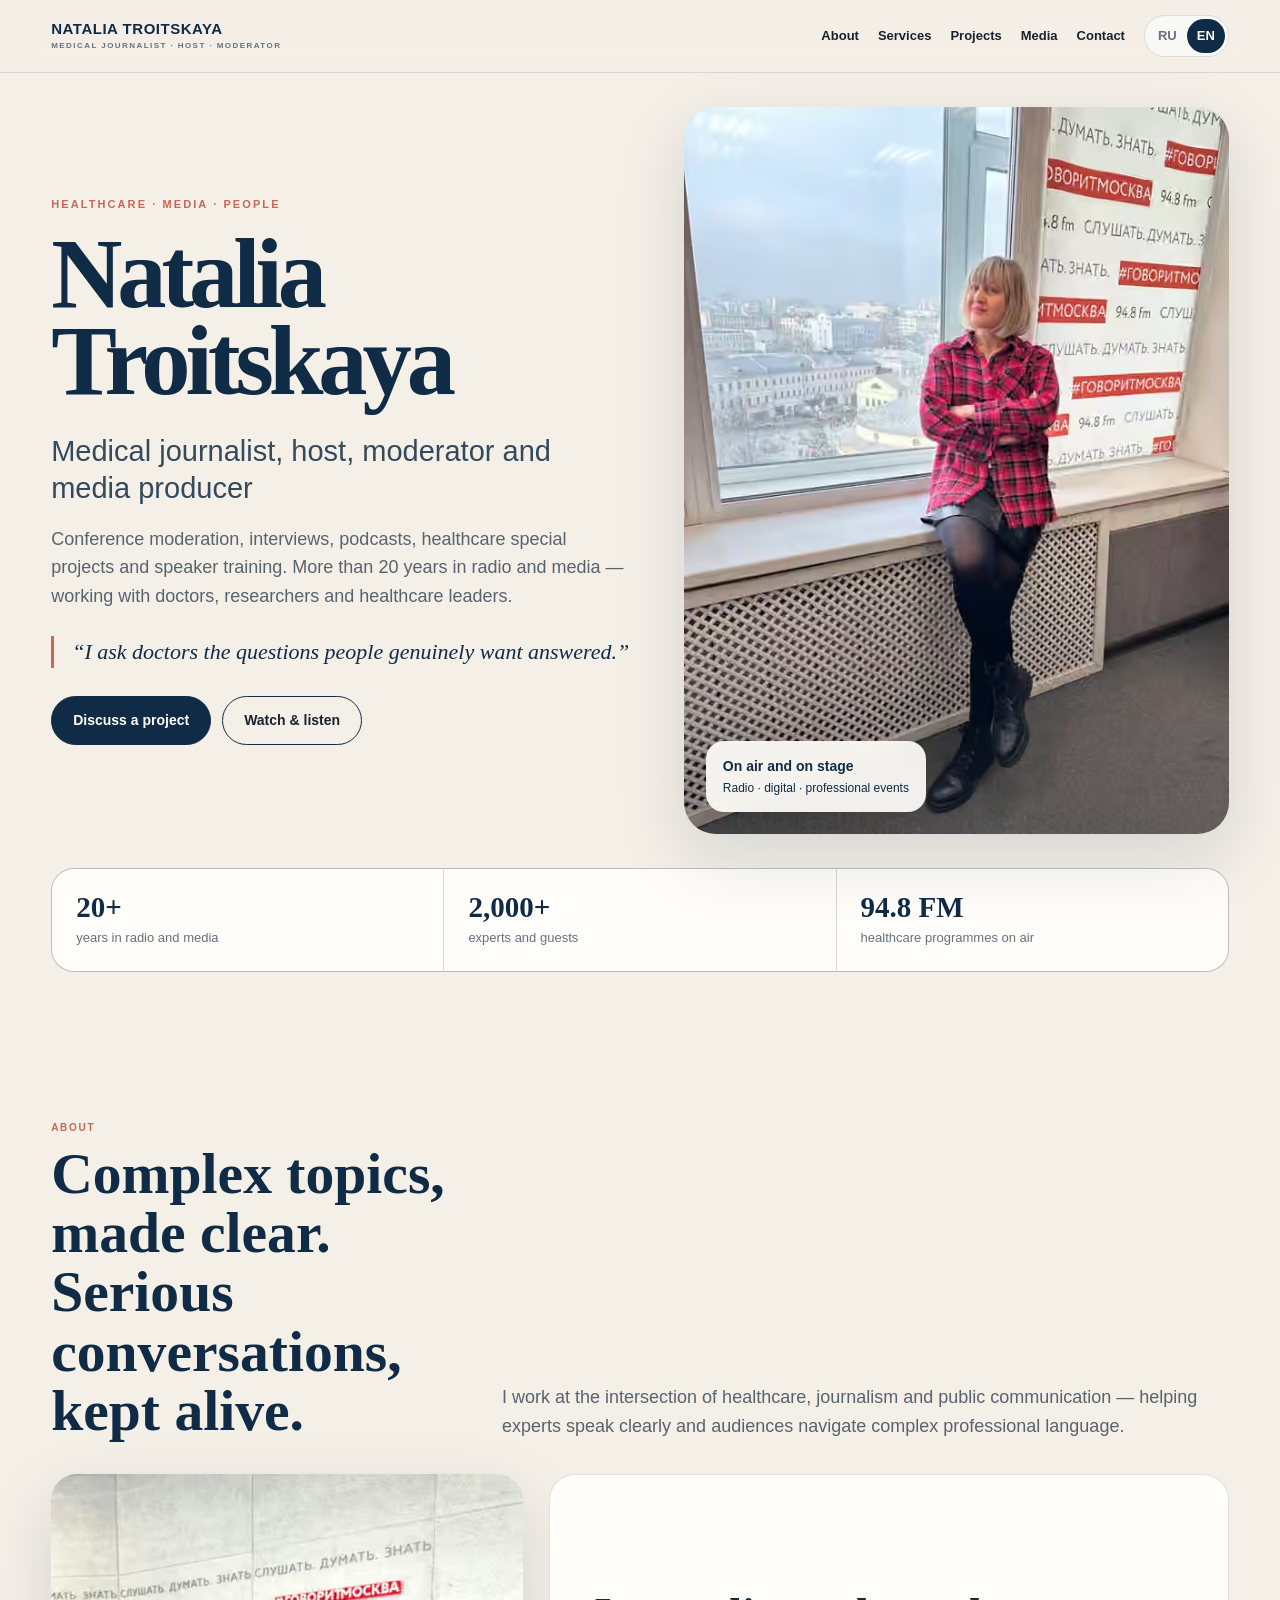
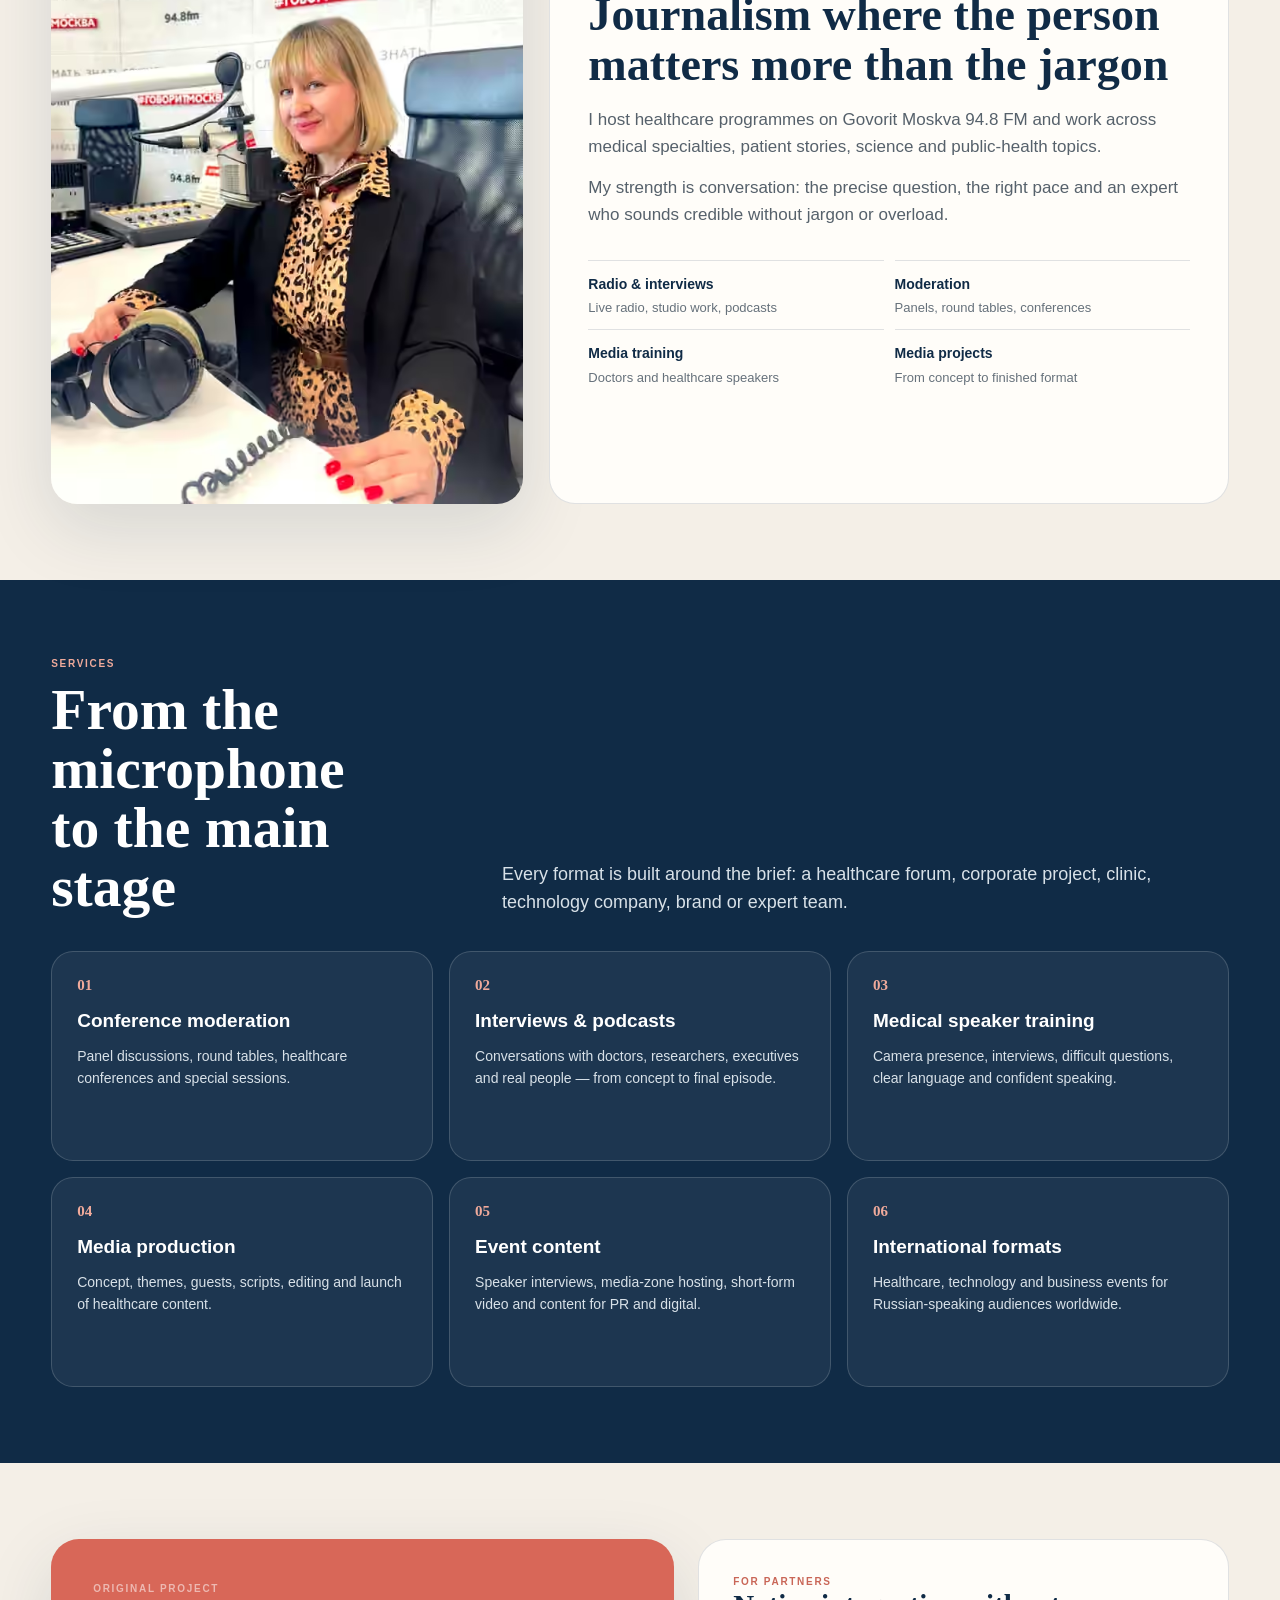
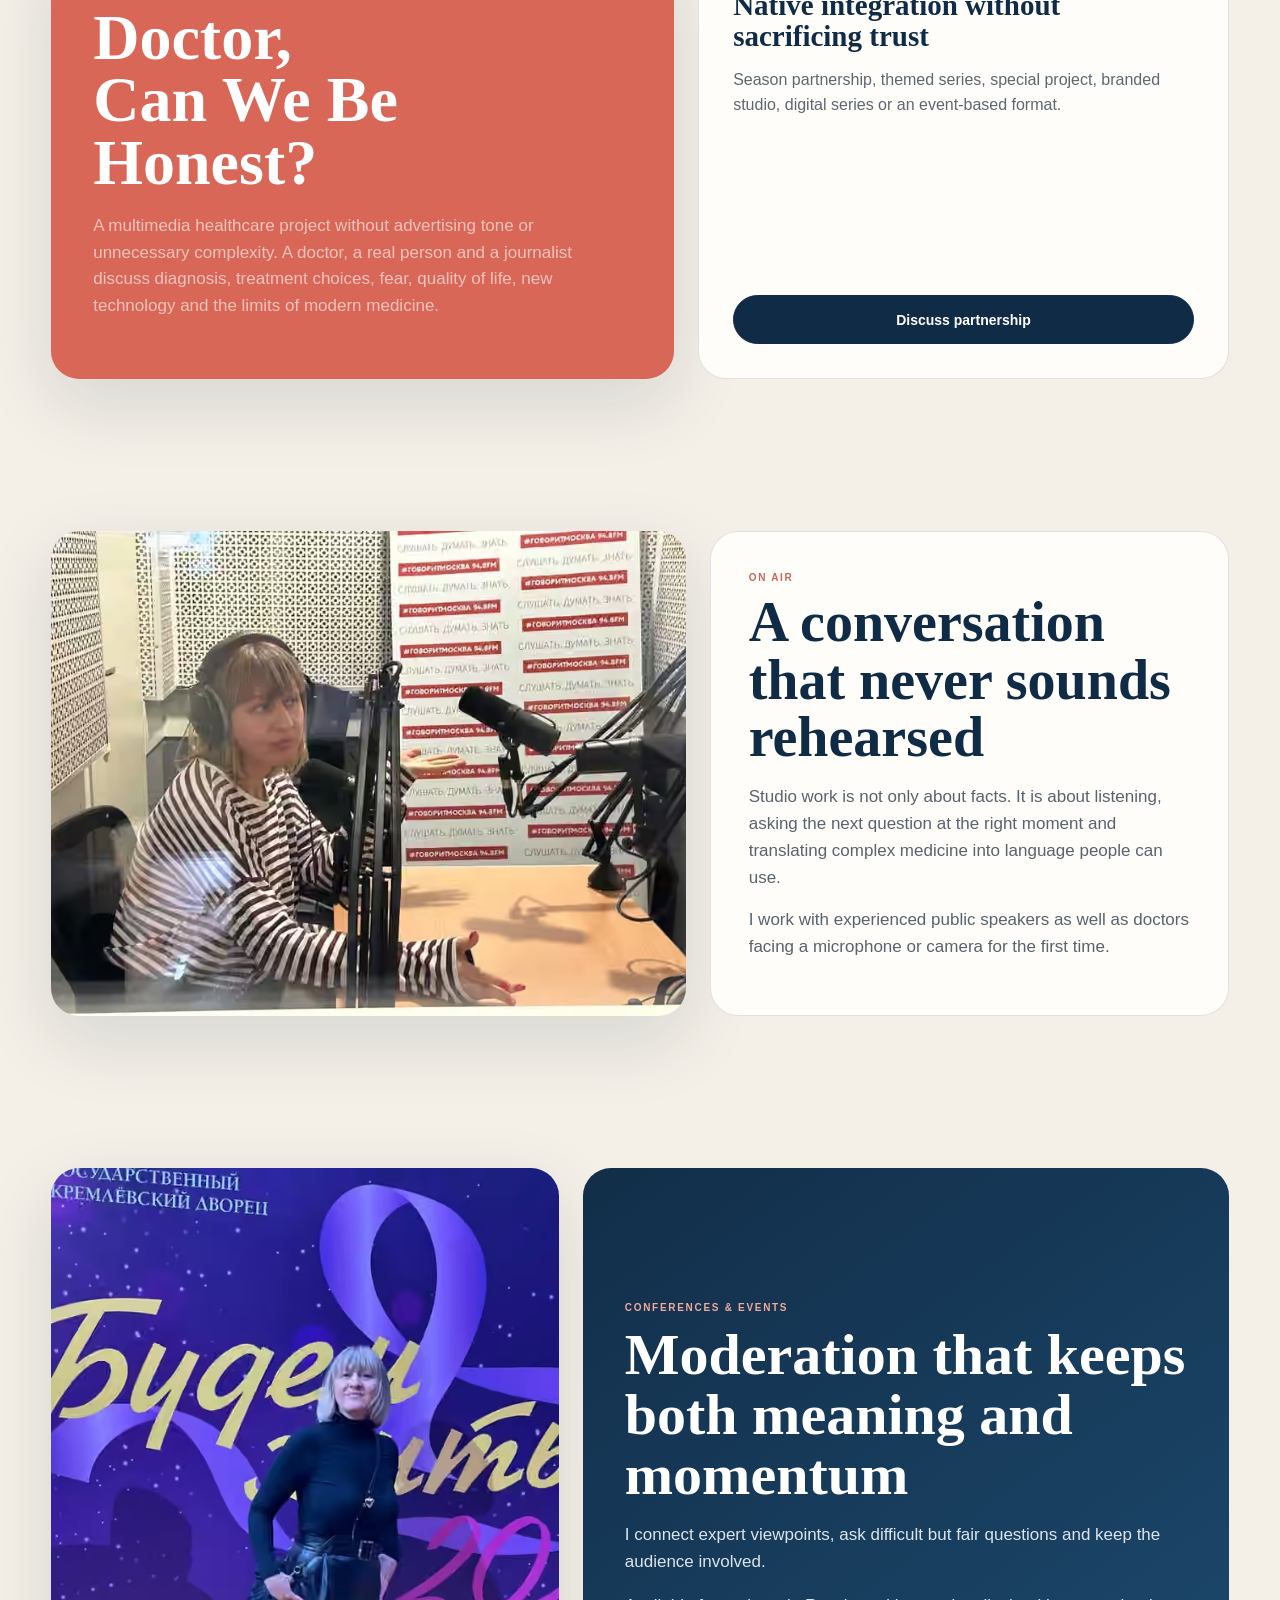
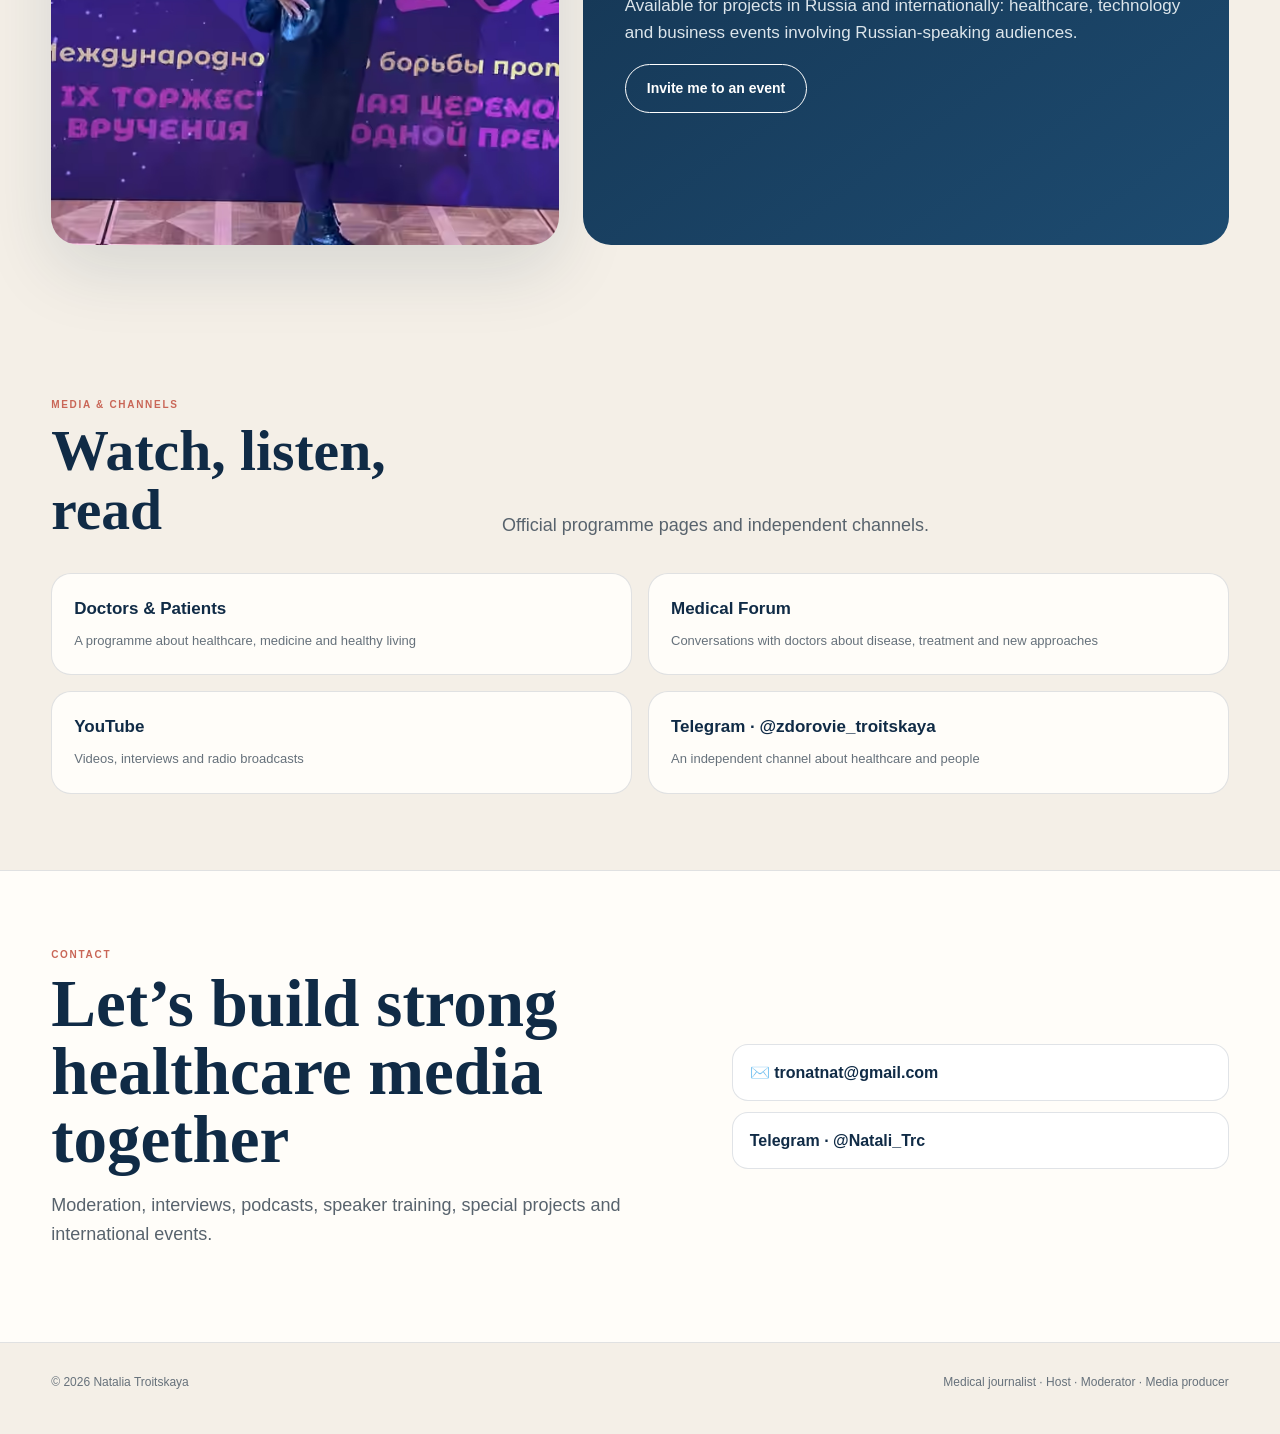
==== en/index.html @ 06e6a97f "Create index.html" ====
<!doctype html><html lang="en"><head>
<meta charset="utf-8"><meta name="viewport" content="width=device-width,initial-scale=1"><meta name="theme-color" content="#102b46">
<title>Natalia Troitskaya — Medical Journalist, Host & Moderator</title><meta name="description" content="Natalia Troitskaya is a medical journalist, host, moderator and media producer. Conference moderation, interviews, podcasts, healthcare special projects and speaker training.">
<link rel="canonical" href="https://natalia-troitskaya.com/en/"><link rel="alternate" hreflang="ru" href="https://natalia-troitskaya.com/"><link rel="alternate" hreflang="en" href="https://natalia-troitskaya.com/en/"><link rel="alternate" hreflang="x-default" href="https://natalia-troitskaya.com/"><link rel="icon" href="/favicon.svg" type="image/svg+xml"><link rel="stylesheet" href="/styles.css">
<meta property="og:type" content="website"><meta property="og:locale" content="en_US"><meta property="og:url" content="https://natalia-troitskaya.com/en/"><meta property="og:site_name" content="Natalia Troitskaya"><meta property="og:title" content="Natalia Troitskaya — Medical Journalist & Moderator"><meta property="og:description" content="Conference moderation, interviews, podcasts, healthcare special projects and speaker training."><meta property="og:image" content="https://natalia-troitskaya.com/assets/hero.avif"><meta name="twitter:card" content="summary_large_image"><meta name="twitter:title" content="Natalia Troitskaya — Medical Journalist & Moderator"><meta name="twitter:description" content="Healthcare. Media. People."><meta name="twitter:image" content="https://natalia-troitskaya.com/assets/hero.avif">
<script type="application/ld+json">{"@context":"https://schema.org","@type":"Person","name":"Natalia Troitskaya","url":"https://natalia-troitskaya.com/en/","jobTitle":"Medical journalist, host, moderator and media producer","email":"tronatnat@gmail.com","sameAs":["https://t.me/zdorovie_troitskaya","https://t.me/Natali_Trc"]}</script>
</head><body id="top"><a class="skip" href="#main">Skip to content</a><header class="top"><div class="wrap nav"><a class="brand" href="#top">NATALIA TROITSKAYA<small>MEDICAL JOURNALIST · HOST · MODERATOR</small></a><button class="menu-toggle" aria-controls="site-nav" aria-expanded="false" aria-label="Open menu">☰</button><nav class="links" id="site-nav"><a href="#about">About</a><a href="#work">Services</a><a href="#project">Projects</a><a href="#media">Media</a><a href="#contact">Contact</a><div class="lang"><a href="/" lang="ru">RU</a><a class="active" href="/en/" lang="en" aria-current="page">EN</a></div></nav></div></header>
<main id="main"><section class="hero"><div class="wrap"><div class="hero-grid"><div class="hero-copy"><div class="eyebrow">HEALTHCARE · MEDIA · PEOPLE</div><h1>Natalia<br>Troitskaya</h1><div class="hero-role">Medical journalist, host, moderator and media producer</div><p class="lede">Conference moderation, interviews, podcasts, healthcare special projects and speaker training. More than 20 years in radio and media — working with doctors, researchers and healthcare leaders.</p><div class="quote">“I ask doctors the questions people genuinely want answered.”</div><div class="actions"><a class="btn primary" href="mailto:tronatnat@gmail.com?subject=Collaboration">Discuss a project</a><a class="btn" href="#media">Watch & listen</a></div></div><div class="hero-photo"><picture><source srcset="/assets/hero.avif" type="image/avif"><img src="/assets/hero.webp" width="600" height="800" alt="Natalia Troitskaya at the Govorit Moskva radio studio" fetchpriority="high"></picture><div class="photo-tag"><strong>On air and on stage</strong><span>Radio · digital · professional events</span></div></div></div><div class="stats"><div class="stat"><b>20+</b><span>years in radio and media</span></div><div class="stat"><b>2,000+</b><span>experts and guests</span></div><div class="stat"><b>94.8 FM</b><span>healthcare programmes on air</span></div></div></div></section>
<section id="about"><div class="wrap"><div class="section-head"><div><div class="kicker">ABOUT</div><h2>Complex topics, made clear.<br>Serious conversations, kept alive.</h2></div><p>I work at the intersection of healthcare, journalism and public communication — helping experts speak clearly and audiences navigate complex professional language.</p></div><div class="about-grid"><div class="portrait"><picture><source srcset="/assets/studio.avif" type="image/avif"><img src="/assets/studio.webp" width="600" height="800" alt="Natalia Troitskaya at a radio microphone" loading="lazy"></picture></div><div class="about-card"><h3>Journalism where the person matters more than the jargon</h3><p>I host healthcare programmes on Govorit Moskva 94.8 FM and work across medical specialties, patient stories, science and public-health topics.</p><p>My strength is conversation: the precise question, the right pace and an expert who sounds credible without jargon or overload.</p><div class="mini-points"><div class="mini"><b>Radio & interviews</b><span>Live radio, studio work, podcasts</span></div><div class="mini"><b>Moderation</b><span>Panels, round tables, conferences</span></div><div class="mini"><b>Media training</b><span>Doctors and healthcare speakers</span></div><div class="mini"><b>Media projects</b><span>From concept to finished format</span></div></div></div></div></div></section>
<section class="services" id="work"><div class="wrap"><div class="section-head"><div><div class="kicker">SERVICES</div><h2>From the microphone<br>to the main stage</h2></div><p>Every format is built around the brief: a healthcare forum, corporate project, clinic, technology company, brand or expert team.</p></div><div class="cards"><article class="card"><div class="num">01</div><h3>Conference moderation</h3><p>Panel discussions, round tables, healthcare conferences and special sessions.</p></article><article class="card"><div class="num">02</div><h3>Interviews & podcasts</h3><p>Conversations with doctors, researchers, executives and real people — from concept to final episode.</p></article><article class="card"><div class="num">03</div><h3>Medical speaker training</h3><p>Camera presence, interviews, difficult questions, clear language and confident speaking.</p></article><article class="card"><div class="num">04</div><h3>Media production</h3><p>Concept, themes, guests, scripts, editing and launch of healthcare content.</p></article><article class="card"><div class="num">05</div><h3>Event content</h3><p>Speaker interviews, media-zone hosting, short-form video and content for PR and digital.</p></article><article class="card"><div class="num">06</div><h3>International formats</h3><p>Healthcare, technology and business events for Russian-speaking audiences worldwide.</p></article></div></div></section>
<section id="project"><div class="wrap"><div class="project"><div class="project-main"><div class="kicker" style="color:#fff8">ORIGINAL PROJECT</div><h2>Doctor,<br>Can We Be Honest?</h2><p>A multimedia healthcare project without advertising tone or unnecessary complexity. A doctor, a real person and a journalist discuss diagnosis, treatment choices, fear, quality of life, new technology and the limits of modern medicine.</p></div><div class="project-side"><div><div class="kicker">FOR PARTNERS</div><h3>Native integration without sacrificing trust</h3><p>Season partnership, themed series, special project, branded studio, digital series or an event-based format.</p></div><a class="btn primary" href="mailto:tronatnat@gmail.com?subject=Partnership">Discuss partnership</a></div></div></div></section>
<section><div class="wrap"><div class="onair"><div class="onair-photo"><picture><source srcset="/assets/onair.avif" type="image/avif"><img src="/assets/onair.webp" width="800" height="600" alt="Natalia Troitskaya hosting a radio programme" loading="lazy"></picture></div><div class="onair-copy"><div class="kicker">ON AIR</div><h2>A conversation that never sounds rehearsed</h2><p>Studio work is not only about facts. It is about listening, asking the next question at the right moment and translating complex medicine into language people can use.</p><p>I work with experienced public speakers as well as doctors facing a microphone or camera for the first time.</p></div></div></div></section>
<section><div class="wrap"><div class="event"><div class="event-photo"><picture><source srcset="/assets/event.avif" type="image/avif"><img src="/assets/event.webp" width="600" height="800" alt="Natalia Troitskaya at a professional event" loading="lazy"></picture></div><div class="event-copy"><div class="kicker">CONFERENCES & EVENTS</div><h2>Moderation that keeps both meaning and momentum</h2><p>I connect expert viewpoints, ask difficult but fair questions and keep the audience involved.</p><p>Available for projects in Russia and internationally: healthcare, technology and business events involving Russian-speaking audiences.</p><a class="btn" style="border-color:#fff;color:#fff;width:max-content" href="mailto:tronatnat@gmail.com?subject=Event%20invitation">Invite me to an event</a></div></div></div></section>
<section id="media"><div class="wrap"><div class="section-head"><div><div class="kicker">MEDIA & CHANNELS</div><h2>Watch, listen,<br>read</h2></div><p>Official programme pages and independent channels.</p></div><div class="media-grid"><a class="media-link" href="https://govoritmoskva.ru/broadcasts/151/" target="_blank" rel="noopener"><b>Doctors & Patients</b><span>A programme about healthcare, medicine and healthy living</span></a><a class="media-link" href="https://govoritmoskva.ru/broadcasts/266/" target="_blank" rel="noopener"><b>Medical Forum</b><span>Conversations with doctors about disease, treatment and new approaches</span></a><a class="media-link" href="https://www.youtube.com/results?search_query=%D0%93%D0%BE%D0%B2%D0%BE%D1%80%D0%B8%D1%82+%D0%9C%D0%BE%D1%81%D0%BA%D0%B2%D0%B0+%D0%9D%D0%B0%D1%82%D0%B0%D0%BB%D0%B8%D1%8F+%D0%A2%D1%80%D0%BE%D0%B8%D1%86%D0%BA%D0%B0" target="_blank" rel="noopener"><b>YouTube</b><span>Videos, interviews and radio broadcasts</span></a><a class="media-link" href="https://t.me/zdorovie_troitskaya" target="_blank" rel="noopener"><b>Telegram · @zdorovie_troitskaya</b><span>An independent channel about healthcare and people</span></a></div></div></section>
<section class="contact" id="contact"><div class="wrap contact-grid"><div><div class="kicker">CONTACT</div><h2>Let’s build strong healthcare media together</h2><p>Moderation, interviews, podcasts, speaker training, special projects and international events.</p></div><div class="contact-list"><a href="mailto:tronatnat@gmail.com?subject=Collaboration">✉️ tronatnat@gmail.com</a><a href="https://t.me/Natali_Trc" target="_blank" rel="noopener">Telegram · @Natali_Trc</a></div></div></section></main><footer><div class="wrap foot"><span>© 2026 Natalia Troitskaya</span><span>Medical journalist · Host · Moderator · Media producer</span></div></footer>
<script>const b=document.querySelector('.menu-toggle'),n=document.querySelector('.links');b.addEventListener('click',()=>{const o=n.classList.toggle('open');b.setAttribute('aria-expanded',o);b.textContent=o?'×':'☰'});n.querySelectorAll('a').forEach(a=>a.addEventListener('click',()=>{n.classList.remove('open');b.setAttribute('aria-expanded','false');b.textContent='☰'}));</script></body></html>
---- styles.css ----
:root{--navy:#102b46;--navy2:#173d5e;--cream:#f4efe7;--paper:#fffdf9;--coral:#c96657;--ink:#18222d;--muted:#66717b;--line:rgba(16,43,70,.13);--shadow:0 24px 70px rgba(16,43,70,.13)}
*{box-sizing:border-box}html{scroll-behavior:smooth}body{margin:0;background:var(--cream);color:var(--ink);font-family:-apple-system,BlinkMacSystemFont,"Segoe UI",Roboto,Arial,sans-serif;line-height:1.58}img{max-width:100%;display:block}a{color:inherit}.wrap{width:min(1180px,92vw);margin:auto}.serif{font-family:Georgia,"Times New Roman",serif}.skip{position:absolute;left:-999px;top:8px;z-index:100;background:var(--paper);padding:8px 12px;border-radius:8px}.skip:focus{left:8px}
.top{position:sticky;top:0;z-index:50;background:rgba(244,239,231,.94);backdrop-filter:blur(15px);border-bottom:1px solid var(--line)}.nav{height:72px;display:flex;align-items:center;justify-content:space-between;gap:18px}.brand{text-decoration:none;color:var(--navy);font-weight:900;letter-spacing:.035em;font-size:15px;line-height:1.05}.brand small{display:block;margin-top:5px;font-size:8px;letter-spacing:.18em;color:var(--muted);font-weight:750}.links{display:flex;align-items:center;gap:19px;font-size:13px;font-weight:700}.links>a{text-decoration:none}.links>a:hover,.links>a:focus{color:var(--coral)}.lang{display:flex;border:1px solid var(--line);border-radius:99px;padding:3px;background:#fff8}.lang a{text-decoration:none;padding:7px 10px;border-radius:99px;font-weight:900;color:var(--muted)}.lang a.active{background:var(--navy);color:#fff}.menu-toggle{display:none;border:1px solid var(--line);background:var(--paper);color:var(--navy);width:42px;height:42px;border-radius:50%;font:700 20px/1 sans-serif;cursor:pointer}
.hero{padding:34px 0 72px;overflow:hidden}.hero-grid{display:grid;grid-template-columns:1.03fr .97fr;gap:54px;align-items:center}.hero-copy{padding:42px 0}.eyebrow,.kicker{text-transform:uppercase;letter-spacing:.17em;font-size:10px;font-weight:900;color:var(--coral)}.eyebrow{font-size:11px;letter-spacing:.19em;margin-bottom:18px}.hero h1{font:700 clamp(54px,7.7vw,104px)/.88 Georgia,"Times New Roman",serif;letter-spacing:-.052em;color:var(--navy);margin:0}.hero-role{font-size:clamp(20px,2.3vw,29px);line-height:1.28;color:#334a5d;margin:28px 0 18px;max-width:720px}.lede{font-size:18px;color:#58636d;max-width:680px;margin:0}.quote{font:italic 22px/1.42 Georgia,"Times New Roman",serif;color:var(--navy);border-left:3px solid var(--coral);padding-left:18px;margin:26px 0 28px;max-width:650px}.actions{display:flex;gap:11px;flex-wrap:wrap}.btn{display:inline-flex;align-items:center;justify-content:center;min-height:49px;padding:0 21px;border:1px solid var(--navy);border-radius:99px;text-decoration:none;font-size:14px;font-weight:850;transition:.18s ease}.btn.primary{background:var(--navy);color:#fff}.btn:hover,.btn:focus{transform:translateY(-2px);box-shadow:0 10px 28px rgba(16,43,70,.13)}
.hero-photo{position:relative;border-radius:32px;overflow:hidden;box-shadow:var(--shadow);min-height:650px;background:#ddd}.hero-photo img{width:100%;height:100%;min-height:650px;object-fit:cover;object-position:center 40%}.hero-photo:after{content:"";position:absolute;inset:0;background:linear-gradient(180deg,transparent 55%,rgba(8,25,41,.36))}.photo-tag{position:absolute;z-index:2;left:22px;bottom:22px;background:rgba(255,253,249,.93);backdrop-filter:blur(9px);border-radius:18px;padding:14px 17px;color:var(--navy);font-size:12px;box-shadow:0 12px 35px rgba(0,0,0,.13)}.photo-tag strong{display:block;font-size:14px;margin-bottom:2px}.stats{display:grid;grid-template-columns:repeat(3,1fr);gap:1px;background:var(--line);border:1px solid var(--line);border-radius:23px;overflow:hidden;margin-top:34px}.stat{background:var(--paper);padding:22px 24px}.stat b{display:block;color:var(--navy);font:700 29px Georgia,serif}.stat span{font-size:13px;color:var(--muted)}
section{padding:76px 0}.section-head{display:grid;grid-template-columns:.72fr 1.28fr;gap:42px;align-items:end;margin-bottom:34px}.section-head h2{font:700 clamp(34px,4.5vw,58px)/1.03 Georgia,serif;color:var(--navy);margin:8px 0 0}.section-head p{margin:0;color:#58636d;font-size:18px;max-width:760px}.about-grid{display:grid;grid-template-columns:.82fr 1.18fr;gap:26px;align-items:stretch}.portrait{border-radius:26px;overflow:hidden;min-height:540px;box-shadow:var(--shadow)}.portrait img{height:100%;width:100%;object-fit:cover;object-position:center 42%}.about-card{background:var(--paper);border:1px solid var(--line);border-radius:26px;padding:38px;display:flex;flex-direction:column;justify-content:center}.about-card h3{font:700 clamp(30px,3.6vw,48px)/1.08 Georgia,serif;color:var(--navy);margin:0 0 18px}.about-card p{font-size:17px;color:#56616b;margin:0 0 14px}.mini-points{display:grid;grid-template-columns:1fr 1fr;gap:11px;margin-top:17px}.mini{border-top:1px solid var(--line);padding-top:12px;font-size:13px;color:var(--muted)}.mini b{display:block;color:var(--navy);font-size:14px;margin-bottom:3px}
.services{background:var(--navy);color:#fff}.services .kicker{color:#f0aa9b}.services .section-head h2{color:#fff}.services .section-head p{color:#d8e1e8}.cards{display:grid;grid-template-columns:repeat(3,1fr);gap:16px}.card{border:1px solid rgba(255,255,255,.16);border-radius:22px;padding:25px;background:rgba(255,255,255,.055);min-height:210px}.card .num{font:700 15px Georgia,serif;color:#f0aa9b}.card h3{margin:12px 0 9px;font-size:19px}.card p{margin:0;color:#d8e1e8;font-size:14px}.project{display:grid;grid-template-columns:1.08fr .92fr;gap:24px;align-items:stretch}.project-main{background:#d86758;color:#fff;border-radius:28px;padding:42px;box-shadow:var(--shadow)}.project-main h2{font:700 clamp(38px,5vw,65px)/.98 Georgia,serif;margin:10px 0 18px}.project-main p{font-size:17px;color:#fff9}.project-side{background:var(--paper);border:1px solid var(--line);border-radius:28px;padding:34px;display:flex;flex-direction:column;justify-content:space-between}.project-side h3{font:700 29px/1.08 Georgia,serif;color:var(--navy);margin:0 0 15px}.project-side p{color:#5d6770;margin:0 0 18px}.onair{display:grid;grid-template-columns:1.1fr .9fr;gap:24px;align-items:stretch}.onair-photo{border-radius:28px;overflow:hidden;box-shadow:var(--shadow);min-height:460px}.onair-photo img{width:100%;height:100%;object-fit:cover;object-position:center}.onair-copy{background:var(--paper);border:1px solid var(--line);border-radius:28px;padding:38px;display:flex;flex-direction:column;justify-content:center}.onair-copy h2{font:700 clamp(34px,4.5vw,56px)/1.03 Georgia,serif;color:var(--navy);margin:8px 0 17px}.onair-copy p{color:#58636d;font-size:17px;margin:0 0 16px}.event{display:grid;grid-template-columns:.88fr 1.12fr;gap:24px;align-items:stretch}.event-photo{border-radius:28px;overflow:hidden;box-shadow:var(--shadow);min-height:560px}.event-photo img{width:100%;height:100%;object-fit:cover;object-position:center 42%}.event-copy{border-radius:28px;padding:42px;background:linear-gradient(145deg,#122e49,#1d4b70);color:#fff;display:flex;flex-direction:column;justify-content:center}.event-copy .kicker{color:#f0aa9b}.event-copy h2{font:700 clamp(35px,4.6vw,58px)/1.03 Georgia,serif;margin:9px 0 18px}.event-copy p{color:#dce5eb;font-size:17px;margin:0 0 17px}.media-grid{display:grid;grid-template-columns:repeat(2,1fr);gap:16px}.media-link{background:var(--paper);border:1px solid var(--line);border-radius:20px;padding:22px;text-decoration:none;transition:.18s ease}.media-link:hover,.media-link:focus{transform:translateY(-2px);box-shadow:var(--shadow)}.media-link b{display:block;color:var(--navy);font-size:17px;margin-bottom:4px}.media-link span{color:var(--muted);font-size:13px}.contact{background:var(--paper);border-top:1px solid var(--line);border-bottom:1px solid var(--line)}.contact-grid{display:grid;grid-template-columns:1.12fr .88fr;gap:48px;align-items:center}.contact h2{font:700 clamp(38px,5.4vw,67px)/1.01 Georgia,serif;color:var(--navy);margin:8px 0 18px}.contact p{font-size:18px;color:#58636d;max-width:700px}.contact-list{display:grid;gap:11px}.contact-list a{background:#fff;border:1px solid var(--line);border-radius:16px;padding:15px 17px;text-decoration:none;color:var(--navy);font-weight:800}.contact-list a:hover,.contact-list a:focus{border-color:var(--coral)}footer{padding:30px 0 42px;color:var(--muted);font-size:12px}.foot{display:flex;justify-content:space-between;gap:18px;flex-wrap:wrap}
@media(max-width:900px){.hero-grid,.section-head,.about-grid,.project,.onair,.event,.contact-grid{grid-template-columns:1fr}.hero{padding-top:18px}.hero-copy{padding:26px 0 0}.hero-photo,.hero-photo img{min-height:520px}.cards{grid-template-columns:1fr 1fr}.section-head{gap:12px}.portrait{min-height:500px}.event-photo{min-height:500px}}
@media(max-width:720px){.nav{height:66px}.menu-toggle{display:block}.links{display:none;position:absolute;left:4vw;right:4vw;top:76px;padding:16px;background:var(--paper);border:1px solid var(--line);border-radius:20px;box-shadow:var(--shadow);align-items:stretch;gap:2px}.links.open{display:flex;flex-direction:column}.links>a{padding:11px 12px;border-radius:10px}.links>a:hover{background:var(--cream)}.lang{margin-top:8px;align-self:flex-start}.brand{font-size:12px}.brand small{font-size:7px}}
@media(max-width:620px){.wrap{width:min(92vw,560px)}.hero h1{font-size:55px}.hero-role{font-size:21px}.lede{font-size:16px}.quote{font-size:19px}.hero-photo,.hero-photo img{min-height:480px}.stats,.cards,.media-grid,.mini-points{grid-template-columns:1fr}.project-main,.project-side,.onair-copy,.event-copy,.about-card{padding:28px}section{padding:60px 0}.photo-tag{left:14px;bottom:14px;right:14px}}
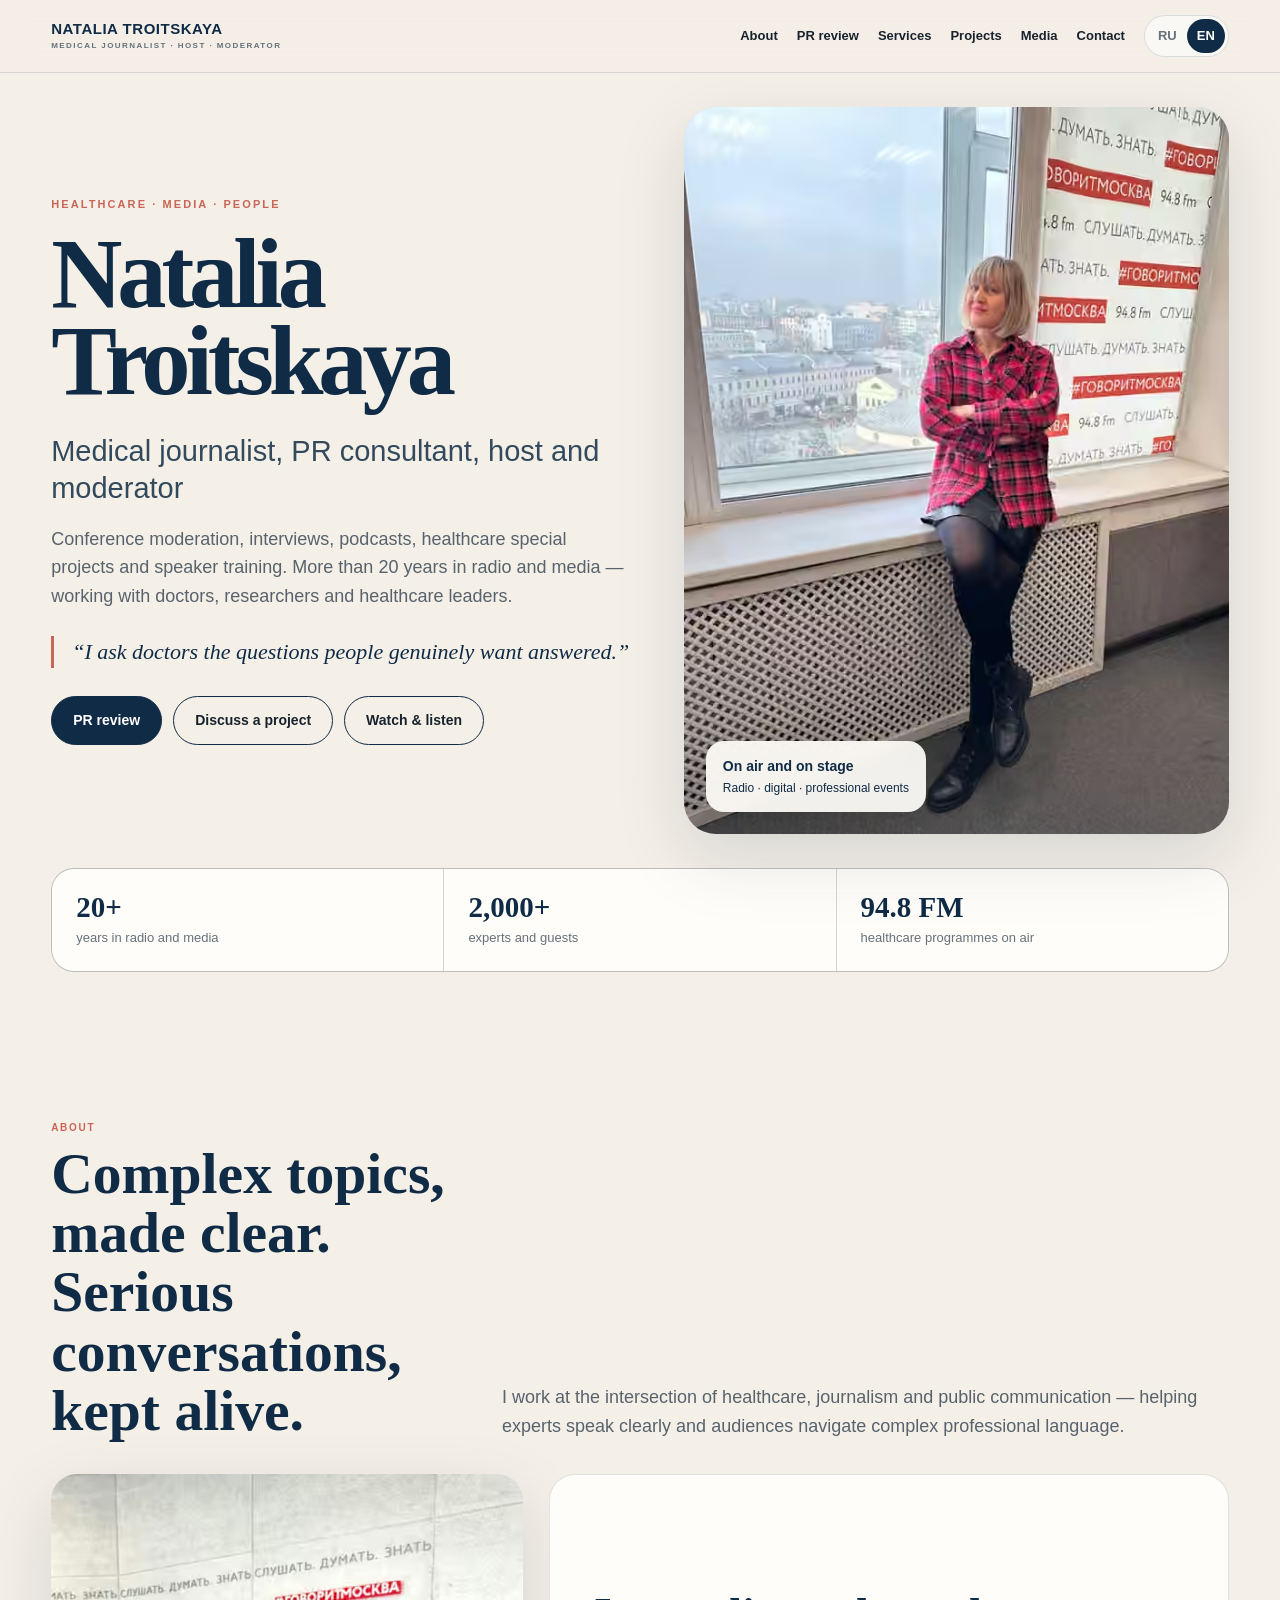
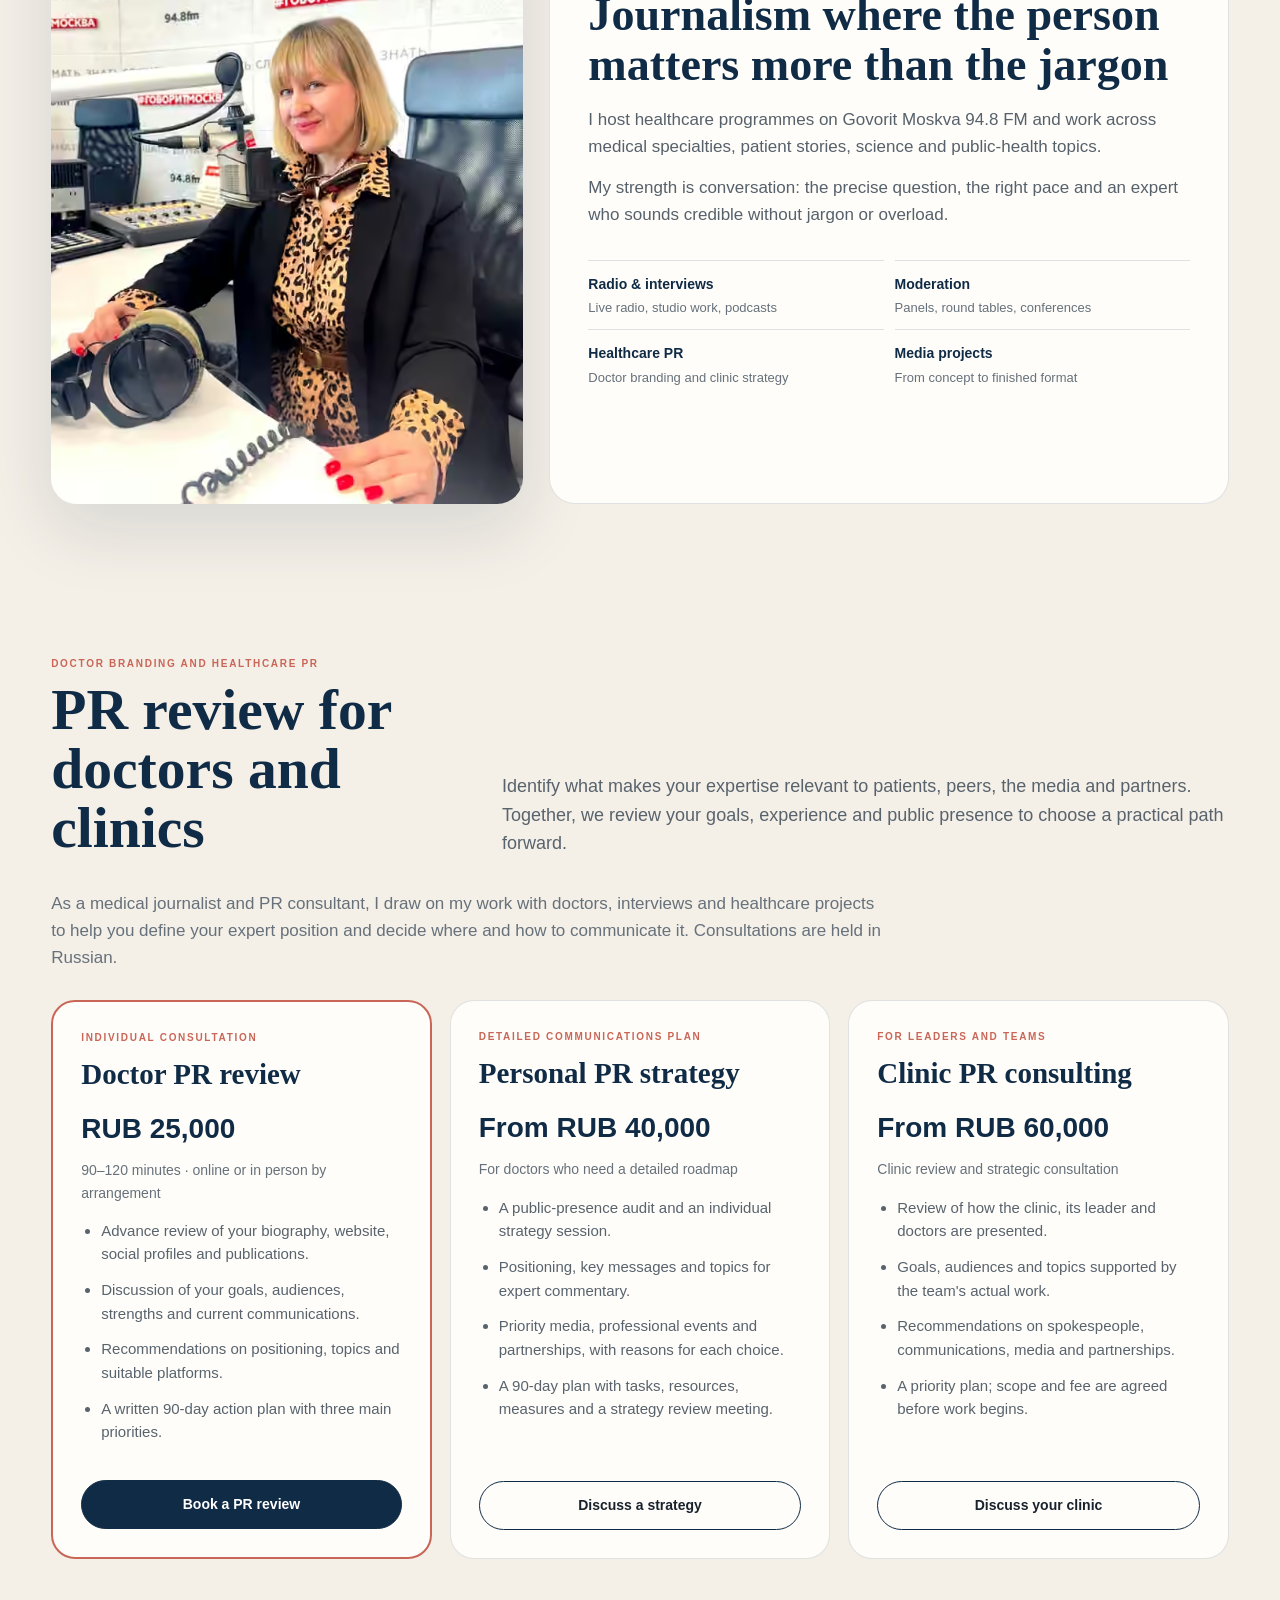
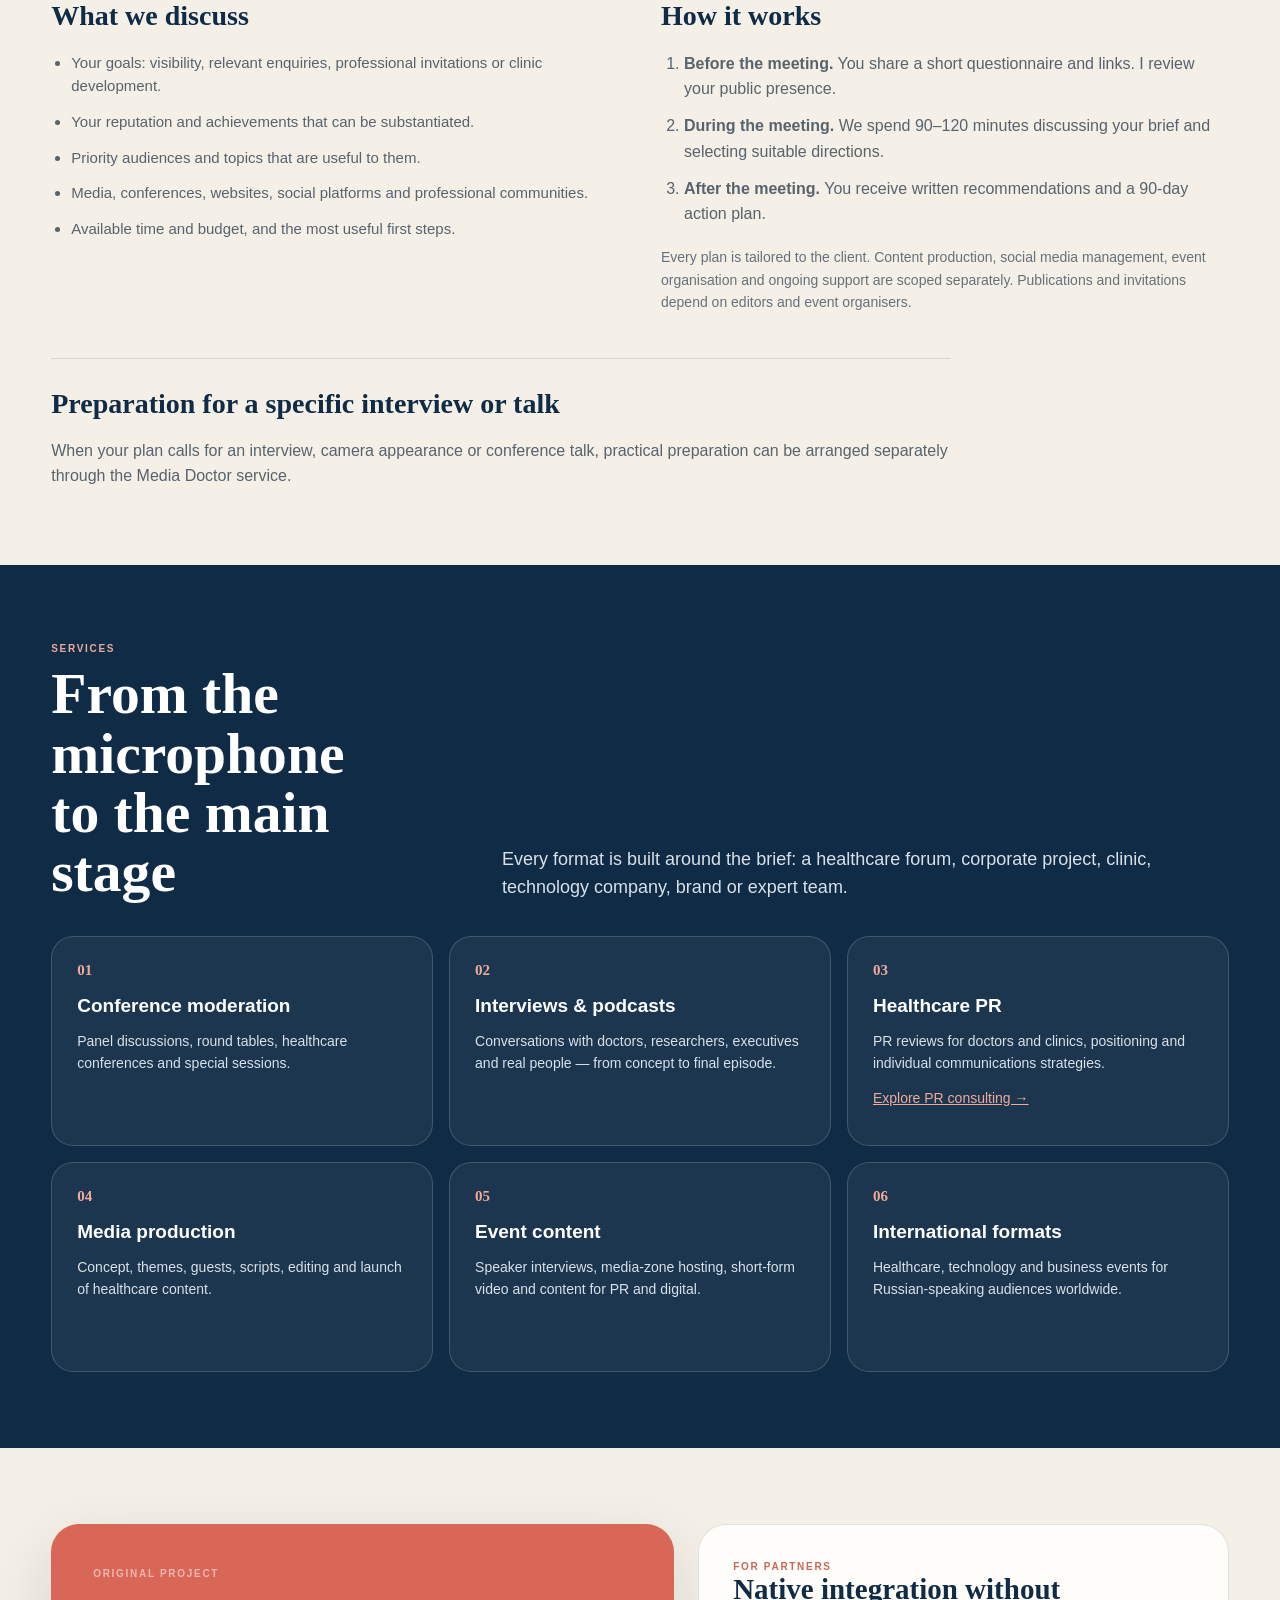
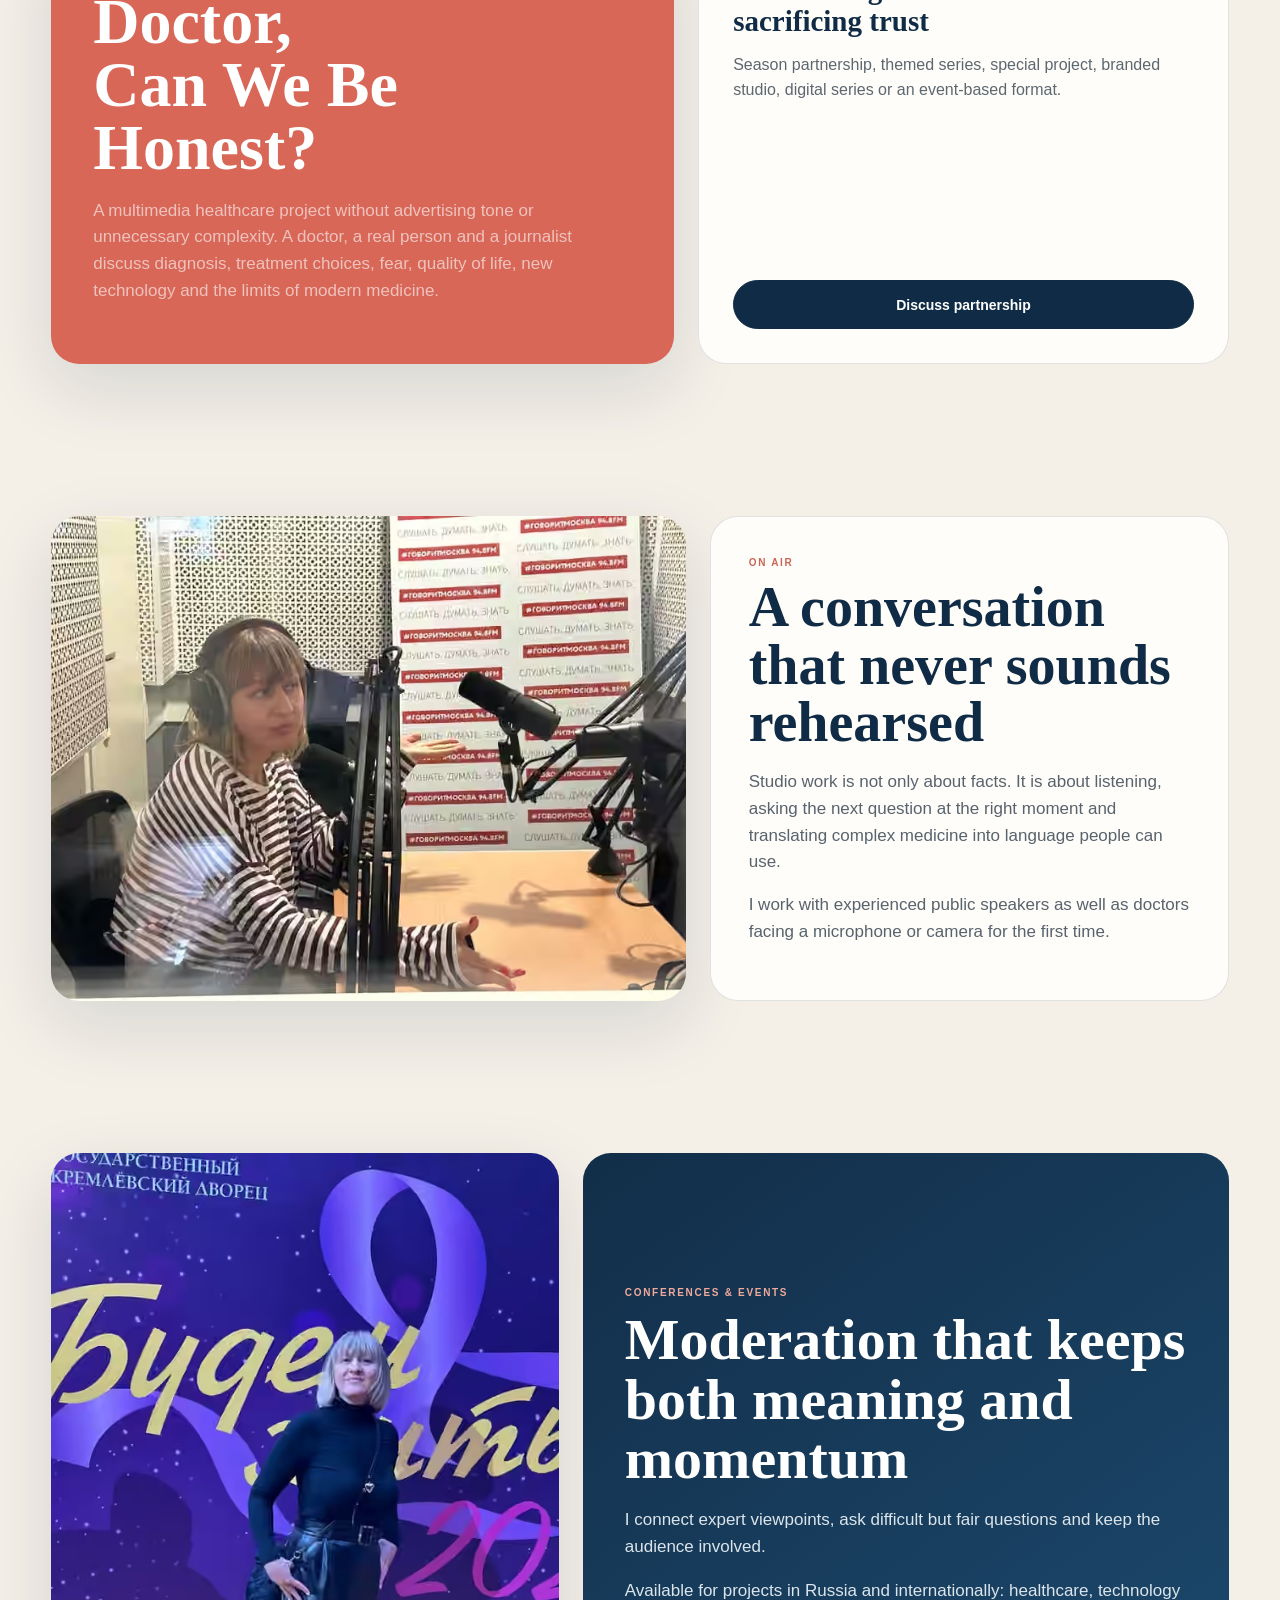
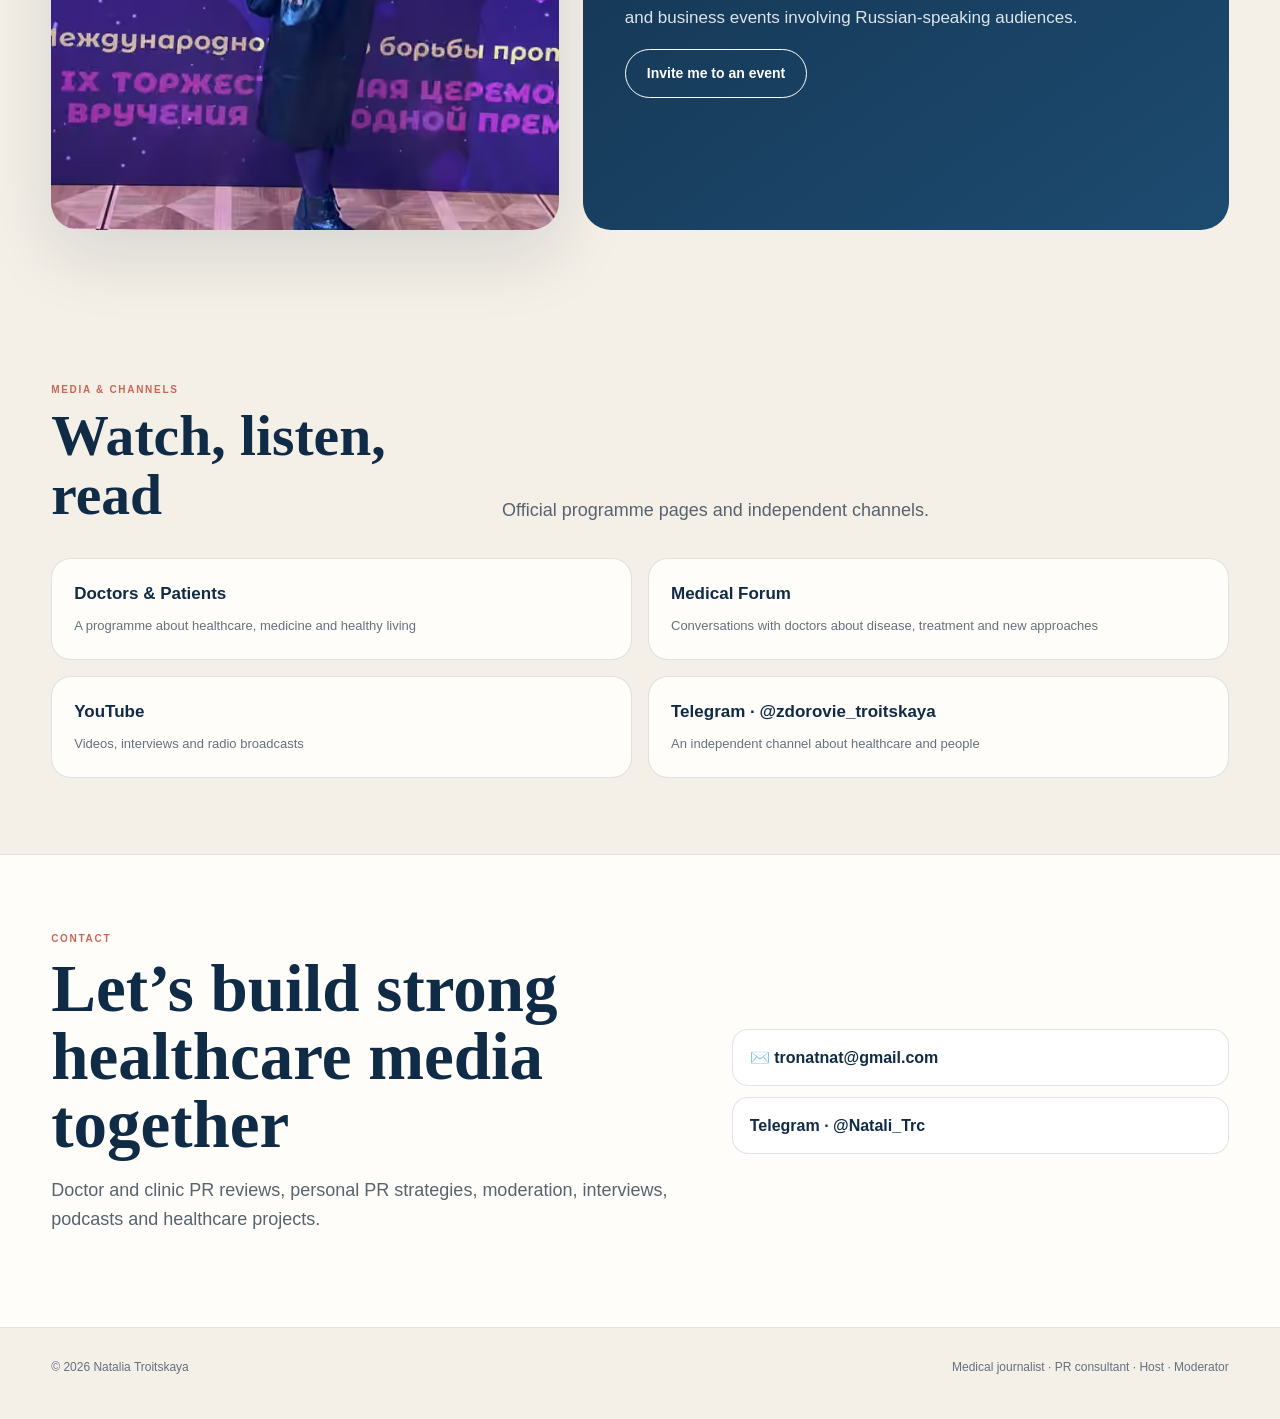
==== commit 3a21d24a: "Add doctor and clinic PR consulting, booking buttons and service details" ====
--- a/en/index.html
+++ b/en/index.html
@@ -1,16 +1,28 @@
 <!doctype html><html lang="en"><head>
 <meta charset="utf-8"><meta name="viewport" content="width=device-width,initial-scale=1"><meta name="theme-color" content="#102b46">
-<title>Natalia Troitskaya — Medical Journalist, Host & Moderator</title><meta name="description" content="Natalia Troitskaya is a medical journalist, host, moderator and media producer. Conference moderation, interviews, podcasts, healthcare special projects and speaker training.">
+<title>Natalia Troitskaya — Medical Journalist & PR Consultant</title><meta name="description" content="Natalia Troitskaya is a medical journalist and PR consultant. Doctor branding and healthcare PR, conference moderation, interviews, podcasts and healthcare projects.">
 <link rel="canonical" href="https://natalia-troitskaya.com/en/"><link rel="alternate" hreflang="ru" href="https://natalia-troitskaya.com/"><link rel="alternate" hreflang="en" href="https://natalia-troitskaya.com/en/"><link rel="alternate" hreflang="x-default" href="https://natalia-troitskaya.com/"><link rel="icon" href="/favicon.svg" type="image/svg+xml"><link rel="stylesheet" href="/styles.css">
-<meta property="og:type" content="website"><meta property="og:locale" content="en_US"><meta property="og:url" content="https://natalia-troitskaya.com/en/"><meta property="og:site_name" content="Natalia Troitskaya"><meta property="og:title" content="Natalia Troitskaya — Medical Journalist & Moderator"><meta property="og:description" content="Conference moderation, interviews, podcasts, healthcare special projects and speaker training."><meta property="og:image" content="https://natalia-troitskaya.com/assets/hero.avif"><meta name="twitter:card" content="summary_large_image"><meta name="twitter:title" content="Natalia Troitskaya — Medical Journalist & Moderator"><meta name="twitter:description" content="Healthcare. Media. People."><meta name="twitter:image" content="https://natalia-troitskaya.com/assets/hero.avif">
-<script type="application/ld+json">{"@context":"https://schema.org","@type":"Person","name":"Natalia Troitskaya","url":"https://natalia-troitskaya.com/en/","jobTitle":"Medical journalist, host, moderator and media producer","email":"tronatnat@gmail.com","sameAs":["https://t.me/zdorovie_troitskaya","https://t.me/Natali_Trc"]}</script>
-</head><body id="top"><a class="skip" href="#main">Skip to content</a><header class="top"><div class="wrap nav"><a class="brand" href="#top">NATALIA TROITSKAYA<small>MEDICAL JOURNALIST · HOST · MODERATOR</small></a><button class="menu-toggle" aria-controls="site-nav" aria-expanded="false" aria-label="Open menu">☰</button><nav class="links" id="site-nav"><a href="#about">About</a><a href="#work">Services</a><a href="#project">Projects</a><a href="#media">Media</a><a href="#contact">Contact</a><div class="lang"><a href="/" lang="ru">RU</a><a class="active" href="/en/" lang="en" aria-current="page">EN</a></div></nav></div></header>
-<main id="main"><section class="hero"><div class="wrap"><div class="hero-grid"><div class="hero-copy"><div class="eyebrow">HEALTHCARE · MEDIA · PEOPLE</div><h1>Natalia<br>Troitskaya</h1><div class="hero-role">Medical journalist, host, moderator and media producer</div><p class="lede">Conference moderation, interviews, podcasts, healthcare special projects and speaker training. More than 20 years in radio and media — working with doctors, researchers and healthcare leaders.</p><div class="quote">“I ask doctors the questions people genuinely want answered.”</div><div class="actions"><a class="btn primary" href="mailto:tronatnat@gmail.com?subject=Collaboration">Discuss a project</a><a class="btn" href="#media">Watch & listen</a></div></div><div class="hero-photo"><picture><source srcset="/assets/hero.avif" type="image/avif"><img src="/assets/hero.webp" width="600" height="800" alt="Natalia Troitskaya at the Govorit Moskva radio studio" fetchpriority="high"></picture><div class="photo-tag"><strong>On air and on stage</strong><span>Radio · digital · professional events</span></div></div></div><div class="stats"><div class="stat"><b>20+</b><span>years in radio and media</span></div><div class="stat"><b>2,000+</b><span>experts and guests</span></div><div class="stat"><b>94.8 FM</b><span>healthcare programmes on air</span></div></div></div></section>
-<section id="about"><div class="wrap"><div class="section-head"><div><div class="kicker">ABOUT</div><h2>Complex topics, made clear.<br>Serious conversations, kept alive.</h2></div><p>I work at the intersection of healthcare, journalism and public communication — helping experts speak clearly and audiences navigate complex professional language.</p></div><div class="about-grid"><div class="portrait"><picture><source srcset="/assets/studio.avif" type="image/avif"><img src="/assets/studio.webp" width="600" height="800" alt="Natalia Troitskaya at a radio microphone" loading="lazy"></picture></div><div class="about-card"><h3>Journalism where the person matters more than the jargon</h3><p>I host healthcare programmes on Govorit Moskva 94.8 FM and work across medical specialties, patient stories, science and public-health topics.</p><p>My strength is conversation: the precise question, the right pace and an expert who sounds credible without jargon or overload.</p><div class="mini-points"><div class="mini"><b>Radio & interviews</b><span>Live radio, studio work, podcasts</span></div><div class="mini"><b>Moderation</b><span>Panels, round tables, conferences</span></div><div class="mini"><b>Media training</b><span>Doctors and healthcare speakers</span></div><div class="mini"><b>Media projects</b><span>From concept to finished format</span></div></div></div></div></div></section>
-<section class="services" id="work"><div class="wrap"><div class="section-head"><div><div class="kicker">SERVICES</div><h2>From the microphone<br>to the main stage</h2></div><p>Every format is built around the brief: a healthcare forum, corporate project, clinic, technology company, brand or expert team.</p></div><div class="cards"><article class="card"><div class="num">01</div><h3>Conference moderation</h3><p>Panel discussions, round tables, healthcare conferences and special sessions.</p></article><article class="card"><div class="num">02</div><h3>Interviews & podcasts</h3><p>Conversations with doctors, researchers, executives and real people — from concept to final episode.</p></article><article class="card"><div class="num">03</div><h3>Medical speaker training</h3><p>Camera presence, interviews, difficult questions, clear language and confident speaking.</p></article><article class="card"><div class="num">04</div><h3>Media production</h3><p>Concept, themes, guests, scripts, editing and launch of healthcare content.</p></article><article class="card"><div class="num">05</div><h3>Event content</h3><p>Speaker interviews, media-zone hosting, short-form video and content for PR and digital.</p></article><article class="card"><div class="num">06</div><h3>International formats</h3><p>Healthcare, technology and business events for Russian-speaking audiences worldwide.</p></article></div></div></section>
+<meta property="og:type" content="website"><meta property="og:locale" content="en_US"><meta property="og:url" content="https://natalia-troitskaya.com/en/"><meta property="og:site_name" content="Natalia Troitskaya"><meta property="og:title" content="Natalia Troitskaya — Medical Journalist & PR Consultant"><meta property="og:description" content="Conference moderation, interviews, podcasts, healthcare special projects and speaker training."><meta property="og:image" content="https://natalia-troitskaya.com/assets/hero.avif"><meta name="twitter:card" content="summary_large_image"><meta name="twitter:title" content="Natalia Troitskaya — Medical Journalist & Moderator"><meta name="twitter:description" content="Healthcare. Media. People."><meta name="twitter:image" content="https://natalia-troitskaya.com/assets/hero.avif">
+<script type="application/ld+json">{"@context":"https://schema.org","@type":"Person","name":"Natalia Troitskaya","url":"https://natalia-troitskaya.com/en/","jobTitle":"Medical journalist, PR consultant, host, moderator and media producer","email":"tronatnat@gmail.com","sameAs":["https://t.me/zdorovie_troitskaya","https://t.me/Natali_Trc"]}</script>
+</head><body id="top"><a class="skip" href="#main">Skip to content</a><header class="top"><div class="wrap nav"><a class="brand" href="#top">NATALIA TROITSKAYA<small>MEDICAL JOURNALIST · HOST · MODERATOR</small></a><button class="menu-toggle" aria-controls="site-nav" aria-expanded="false" aria-label="Open menu">☰</button><nav class="links" id="site-nav"><a href="#about">About</a><a href="#pr-review">PR review</a><a href="#work">Services</a><a href="#project">Projects</a><a href="#media">Media</a><a href="#contact">Contact</a><div class="lang"><a href="/" lang="ru">RU</a><a class="active" href="/en/" lang="en" aria-current="page">EN</a></div></nav></div></header>
+<main id="main"><section class="hero"><div class="wrap"><div class="hero-grid"><div class="hero-copy"><div class="eyebrow">HEALTHCARE · MEDIA · PEOPLE</div><h1>Natalia<br>Troitskaya</h1><div class="hero-role">Medical journalist, PR consultant, host and moderator</div><p class="lede">Conference moderation, interviews, podcasts, healthcare special projects and speaker training. More than 20 years in radio and media — working with doctors, researchers and healthcare leaders.</p><div class="quote">“I ask doctors the questions people genuinely want answered.”</div><div class="actions"><a class="btn primary" href="#pr-review">PR review</a><a class="btn" href="mailto:tronatnat@gmail.com?subject=Collaboration">Discuss a project</a><a class="btn" href="#media">Watch & listen</a></div></div><div class="hero-photo"><picture><source srcset="/assets/hero.avif" type="image/avif"><img src="/assets/hero.webp" width="600" height="800" alt="Natalia Troitskaya at the Govorit Moskva radio studio" fetchpriority="high"></picture><div class="photo-tag"><strong>On air and on stage</strong><span>Radio · digital · professional events</span></div></div></div><div class="stats"><div class="stat"><b>20+</b><span>years in radio and media</span></div><div class="stat"><b>2,000+</b><span>experts and guests</span></div><div class="stat"><b>94.8 FM</b><span>healthcare programmes on air</span></div></div></div></section>
+<section id="about"><div class="wrap"><div class="section-head"><div><div class="kicker">ABOUT</div><h2>Complex topics, made clear.<br>Serious conversations, kept alive.</h2></div><p>I work at the intersection of healthcare, journalism and public communication — helping experts speak clearly and audiences navigate complex professional language.</p></div><div class="about-grid"><div class="portrait"><picture><source srcset="/assets/studio.avif" type="image/avif"><img src="/assets/studio.webp" width="600" height="800" alt="Natalia Troitskaya at a radio microphone" loading="lazy"></picture></div><div class="about-card"><h3>Journalism where the person matters more than the jargon</h3><p>I host healthcare programmes on Govorit Moskva 94.8 FM and work across medical specialties, patient stories, science and public-health topics.</p><p>My strength is conversation: the precise question, the right pace and an expert who sounds credible without jargon or overload.</p><div class="mini-points"><div class="mini"><b>Radio & interviews</b><span>Live radio, studio work, podcasts</span></div><div class="mini"><b>Moderation</b><span>Panels, round tables, conferences</span></div><div class="mini"><b>Healthcare PR</b><span>Doctor branding and clinic strategy</span></div><div class="mini"><b>Media projects</b><span>From concept to finished format</span></div></div></div></div></div></section>
+<section class="pr-section" id="pr-review" aria-labelledby="pr-title">
+<div class="wrap">
+<div class="section-head"><div><div class="kicker">DOCTOR BRANDING AND HEALTHCARE PR</div><h2 id="pr-title">PR review for<br>doctors and clinics</h2></div><p>Identify what makes your expertise relevant to patients, peers, the media and partners. Together, we review your goals, experience and public presence to choose a practical path forward.</p></div>
+<p class="pr-intro">As a medical journalist and PR consultant, I draw on my work with doctors, interviews and healthcare projects to help you define your expert position and decide where and how to communicate it. Consultations are held in Russian.</p>
+<div class="pr-offers">
+<article class="pr-offer pr-featured"><div class="kicker">INDIVIDUAL CONSULTATION</div><h3>Doctor PR review</h3><p class="pr-price">RUB 25,000</p><p class="pr-format">90–120 minutes · online or in person by arrangement</p><ul><li>Advance review of your biography, website, social profiles and publications.</li><li>Discussion of your goals, audiences, strengths and current communications.</li><li>Recommendations on positioning, topics and suitable platforms.</li><li>A written 90-day action plan with three main priorities.</li></ul><a class="btn primary" href="mailto:tronatnat@gmail.com?subject=Doctor%20PR%20review">Book a PR review</a></article>
+<article class="pr-offer"><div class="kicker">DETAILED COMMUNICATIONS PLAN</div><h3>Personal PR strategy</h3><p class="pr-price">From RUB 40,000</p><p class="pr-format">For doctors who need a detailed roadmap</p><ul><li>A public-presence audit and an individual strategy session.</li><li>Positioning, key messages and topics for expert commentary.</li><li>Priority media, professional events and partnerships, with reasons for each choice.</li><li>A 90-day plan with tasks, resources, measures and a strategy review meeting.</li></ul><a class="btn" href="mailto:tronatnat@gmail.com?subject=Personal%20PR%20strategy">Discuss a strategy</a></article>
+<article class="pr-offer"><div class="kicker">FOR LEADERS AND TEAMS</div><h3>Clinic PR consulting</h3><p class="pr-price">From RUB 60,000</p><p class="pr-format">Clinic review and strategic consultation</p><ul><li>Review of how the clinic, its leader and doctors are presented.</li><li>Goals, audiences and topics supported by the team's actual work.</li><li>Recommendations on spokespeople, communications, media and partnerships.</li><li>A priority plan; scope and fee are agreed before work begins.</li></ul><a class="btn" href="mailto:tronatnat@gmail.com?subject=Clinic%20PR%20consulting">Discuss your clinic</a></article>
+</div>
+<div class="pr-details"><div><h3>What we discuss</h3><ul><li>Your goals: visibility, relevant enquiries, professional invitations or clinic development.</li><li>Your reputation and achievements that can be substantiated.</li><li>Priority audiences and topics that are useful to them.</li><li>Media, conferences, websites, social platforms and professional communities.</li><li>Available time and budget, and the most useful first steps.</li></ul></div><div><h3>How it works</h3><ol class="pr-steps"><li><b>Before the meeting.</b> You share a short questionnaire and links. I review your public presence.</li><li><b>During the meeting.</b> We spend 90–120 minutes discussing your brief and selecting suitable directions.</li><li><b>After the meeting.</b> You receive written recommendations and a 90-day action plan.</li></ol><p class="pr-note">Every plan is tailored to the client. Content production, social media management, event organisation and ongoing support are scoped separately. Publications and invitations depend on editors and event organisers.</p></div></div>
+<div class="pr-training"><h3>Preparation for a specific interview or talk</h3><p>When your plan calls for an interview, camera appearance or conference talk, practical preparation can be arranged separately through the Media Doctor service.</p></div>
+</div></section>
+<section class="services" id="work"><div class="wrap"><div class="section-head"><div><div class="kicker">SERVICES</div><h2>From the microphone<br>to the main stage</h2></div><p>Every format is built around the brief: a healthcare forum, corporate project, clinic, technology company, brand or expert team.</p></div><div class="cards"><article class="card"><div class="num">01</div><h3>Conference moderation</h3><p>Panel discussions, round tables, healthcare conferences and special sessions.</p></article><article class="card"><div class="num">02</div><h3>Interviews & podcasts</h3><p>Conversations with doctors, researchers, executives and real people — from concept to final episode.</p></article><article class="card"><div class="num">03</div><h3>Healthcare PR</h3><p>PR reviews for doctors and clinics, positioning and individual communications strategies.</p><a class="pr-card-link" href="#pr-review">Explore PR consulting →</a></article><article class="card"><div class="num">04</div><h3>Media production</h3><p>Concept, themes, guests, scripts, editing and launch of healthcare content.</p></article><article class="card"><div class="num">05</div><h3>Event content</h3><p>Speaker interviews, media-zone hosting, short-form video and content for PR and digital.</p></article><article class="card"><div class="num">06</div><h3>International formats</h3><p>Healthcare, technology and business events for Russian-speaking audiences worldwide.</p></article></div></div></section>
 <section id="project"><div class="wrap"><div class="project"><div class="project-main"><div class="kicker" style="color:#fff8">ORIGINAL PROJECT</div><h2>Doctor,<br>Can We Be Honest?</h2><p>A multimedia healthcare project without advertising tone or unnecessary complexity. A doctor, a real person and a journalist discuss diagnosis, treatment choices, fear, quality of life, new technology and the limits of modern medicine.</p></div><div class="project-side"><div><div class="kicker">FOR PARTNERS</div><h3>Native integration without sacrificing trust</h3><p>Season partnership, themed series, special project, branded studio, digital series or an event-based format.</p></div><a class="btn primary" href="mailto:tronatnat@gmail.com?subject=Partnership">Discuss partnership</a></div></div></div></section>
 <section><div class="wrap"><div class="onair"><div class="onair-photo"><picture><source srcset="/assets/onair.avif" type="image/avif"><img src="/assets/onair.webp" width="800" height="600" alt="Natalia Troitskaya hosting a radio programme" loading="lazy"></picture></div><div class="onair-copy"><div class="kicker">ON AIR</div><h2>A conversation that never sounds rehearsed</h2><p>Studio work is not only about facts. It is about listening, asking the next question at the right moment and translating complex medicine into language people can use.</p><p>I work with experienced public speakers as well as doctors facing a microphone or camera for the first time.</p></div></div></div></section>
 <section><div class="wrap"><div class="event"><div class="event-photo"><picture><source srcset="/assets/event.avif" type="image/avif"><img src="/assets/event.webp" width="600" height="800" alt="Natalia Troitskaya at a professional event" loading="lazy"></picture></div><div class="event-copy"><div class="kicker">CONFERENCES & EVENTS</div><h2>Moderation that keeps both meaning and momentum</h2><p>I connect expert viewpoints, ask difficult but fair questions and keep the audience involved.</p><p>Available for projects in Russia and internationally: healthcare, technology and business events involving Russian-speaking audiences.</p><a class="btn" style="border-color:#fff;color:#fff;width:max-content" href="mailto:tronatnat@gmail.com?subject=Event%20invitation">Invite me to an event</a></div></div></div></section>
 <section id="media"><div class="wrap"><div class="section-head"><div><div class="kicker">MEDIA & CHANNELS</div><h2>Watch, listen,<br>read</h2></div><p>Official programme pages and independent channels.</p></div><div class="media-grid"><a class="media-link" href="https://govoritmoskva.ru/broadcasts/151/" target="_blank" rel="noopener"><b>Doctors & Patients</b><span>A programme about healthcare, medicine and healthy living</span></a><a class="media-link" href="https://govoritmoskva.ru/broadcasts/266/" target="_blank" rel="noopener"><b>Medical Forum</b><span>Conversations with doctors about disease, treatment and new approaches</span></a><a class="media-link" href="https://www.youtube.com/results?search_query=%D0%93%D0%BE%D0%B2%D0%BE%D1%80%D0%B8%D1%82+%D0%9C%D0%BE%D1%81%D0%BA%D0%B2%D0%B0+%D0%9D%D0%B0%D1%82%D0%B0%D0%BB%D0%B8%D1%8F+%D0%A2%D1%80%D0%BE%D0%B8%D1%86%D0%BA%D0%B0" target="_blank" rel="noopener"><b>YouTube</b><span>Videos, interviews and radio broadcasts</span></a><a class="media-link" href="https://t.me/zdorovie_troitskaya" target="_blank" rel="noopener"><b>Telegram · @zdorovie_troitskaya</b><span>An independent channel about healthcare and people</span></a></div></div></section>
-<section class="contact" id="contact"><div class="wrap contact-grid"><div><div class="kicker">CONTACT</div><h2>Let’s build strong healthcare media together</h2><p>Moderation, interviews, podcasts, speaker training, special projects and international events.</p></div><div class="contact-list"><a href="mailto:tronatnat@gmail.com?subject=Collaboration">✉️ tronatnat@gmail.com</a><a href="https://t.me/Natali_Trc" target="_blank" rel="noopener">Telegram · @Natali_Trc</a></div></div></section></main><footer><div class="wrap foot"><span>© 2026 Natalia Troitskaya</span><span>Medical journalist · Host · Moderator · Media producer</span></div></footer>
+<section class="contact" id="contact"><div class="wrap contact-grid"><div><div class="kicker">CONTACT</div><h2>Let’s build strong healthcare media together</h2><p>Doctor and clinic PR reviews, personal PR strategies, moderation, interviews, podcasts and healthcare projects.</p></div><div class="contact-list"><a href="mailto:tronatnat@gmail.com?subject=Collaboration">✉️ tronatnat@gmail.com</a><a href="https://t.me/Natali_Trc" target="_blank" rel="noopener">Telegram · @Natali_Trc</a></div></div></section></main><footer><div class="wrap foot"><span>© 2026 Natalia Troitskaya</span><span>Medical journalist · PR consultant · Host · Moderator</span></div></footer>
 <script>const b=document.querySelector('.menu-toggle'),n=document.querySelector('.links');b.addEventListener('click',()=>{const o=n.classList.toggle('open');b.setAttribute('aria-expanded',o);b.textContent=o?'×':'☰'});n.querySelectorAll('a').forEach(a=>a.addEventListener('click',()=>{n.classList.remove('open');b.setAttribute('aria-expanded','false');b.textContent='☰'}));</script></body></html>
--- a/styles.css
+++ b/styles.css
@@ -8,3 +8,28 @@
 @media(max-width:900px){.hero-grid,.section-head,.about-grid,.project,.onair,.event,.contact-grid{grid-template-columns:1fr}.hero{padding-top:18px}.hero-copy{padding:26px 0 0}.hero-photo,.hero-photo img{min-height:520px}.cards{grid-template-columns:1fr 1fr}.section-head{gap:12px}.portrait{min-height:500px}.event-photo{min-height:500px}}
 @media(max-width:720px){.nav{height:66px}.menu-toggle{display:block}.links{display:none;position:absolute;left:4vw;right:4vw;top:76px;padding:16px;background:var(--paper);border:1px solid var(--line);border-radius:20px;box-shadow:var(--shadow);align-items:stretch;gap:2px}.links.open{display:flex;flex-direction:column}.links>a{padding:11px 12px;border-radius:10px}.links>a:hover{background:var(--cream)}.lang{margin-top:8px;align-self:flex-start}.brand{font-size:12px}.brand small{font-size:7px}}
 @media(max-width:620px){.wrap{width:min(92vw,560px)}.hero h1{font-size:55px}.hero-role{font-size:21px}.lede{font-size:16px}.quote{font-size:19px}.hero-photo,.hero-photo img{min-height:480px}.stats,.cards,.media-grid,.mini-points{grid-template-columns:1fr}.project-main,.project-side,.onair-copy,.event-copy,.about-card{padding:28px}section{padding:60px 0}.photo-tag{left:14px;bottom:14px;right:14px}}
+
+/* Individual PR consultations */
+.pr-intro{max-width:840px;font-size:17px;color:var(--muted);margin:0 0 28px}
+.pr-offers{display:grid;grid-template-columns:repeat(3,minmax(0,1fr));gap:18px}
+.pr-offer{background:var(--paper);border:1px solid var(--line);border-radius:24px;padding:28px;display:flex;flex-direction:column;min-width:0}
+.pr-featured{border:2px solid var(--coral)}
+.pr-offer h3{font:700 29px/1.15 Georgia,serif;color:var(--navy);margin:12px 0 16px}
+.pr-price{font-size:28px;font-weight:800;color:var(--navy);margin:0 0 8px}
+.pr-format{font-size:14px;color:var(--muted);margin:0 0 15px}
+.pr-offer ul,.pr-details ul{padding-left:20px;color:#58636d;font-size:15px}
+.pr-offer ul{margin:0 0 24px;flex:1}
+.pr-offer li,.pr-details li{margin-bottom:12px}
+.pr-offer .btn{padding:13px 16px;line-height:1.4;min-height:49px;text-align:center}
+.pr-details{display:grid;grid-template-columns:1fr 1fr;gap:42px;margin-top:40px}
+.pr-details h3,.pr-training h3{font:700 28px/1.2 Georgia,serif;color:var(--navy);margin:0 0 18px}
+.pr-steps{padding-left:23px;color:#58636d;font-size:16px;margin:0 0 20px}
+.pr-note{font-size:14px;color:var(--muted);line-height:1.6}
+.pr-training{border-top:1px solid var(--line);margin-top:30px;padding-top:28px;max-width:900px}
+.pr-training p{font-size:16px;color:#58636d;margin:0}
+.pr-card-link{display:inline-block;color:#f0aa9b;margin-top:13px;font-size:14px}
+:focus-visible{outline:3px solid var(--coral);outline-offset:5px}
+section[id]{scroll-margin-top:100px}
+@media(min-width:721px) and (max-width:1080px){.nav{height:auto;min-height:82px;flex-wrap:wrap;gap:12px;padding:14px 0}.links{flex-wrap:wrap;gap:14px}}
+@media(max-width:1020px){.pr-offers{grid-template-columns:1fr}.pr-offer h3{font-size:30px}.pr-offer .btn{align-self:flex-start}}
+@media(max-width:720px){.pr-details{grid-template-columns:1fr;gap:28px}.pr-offer{padding:25px}.pr-intro{font-size:16px}.pr-offer .btn{align-self:stretch}}
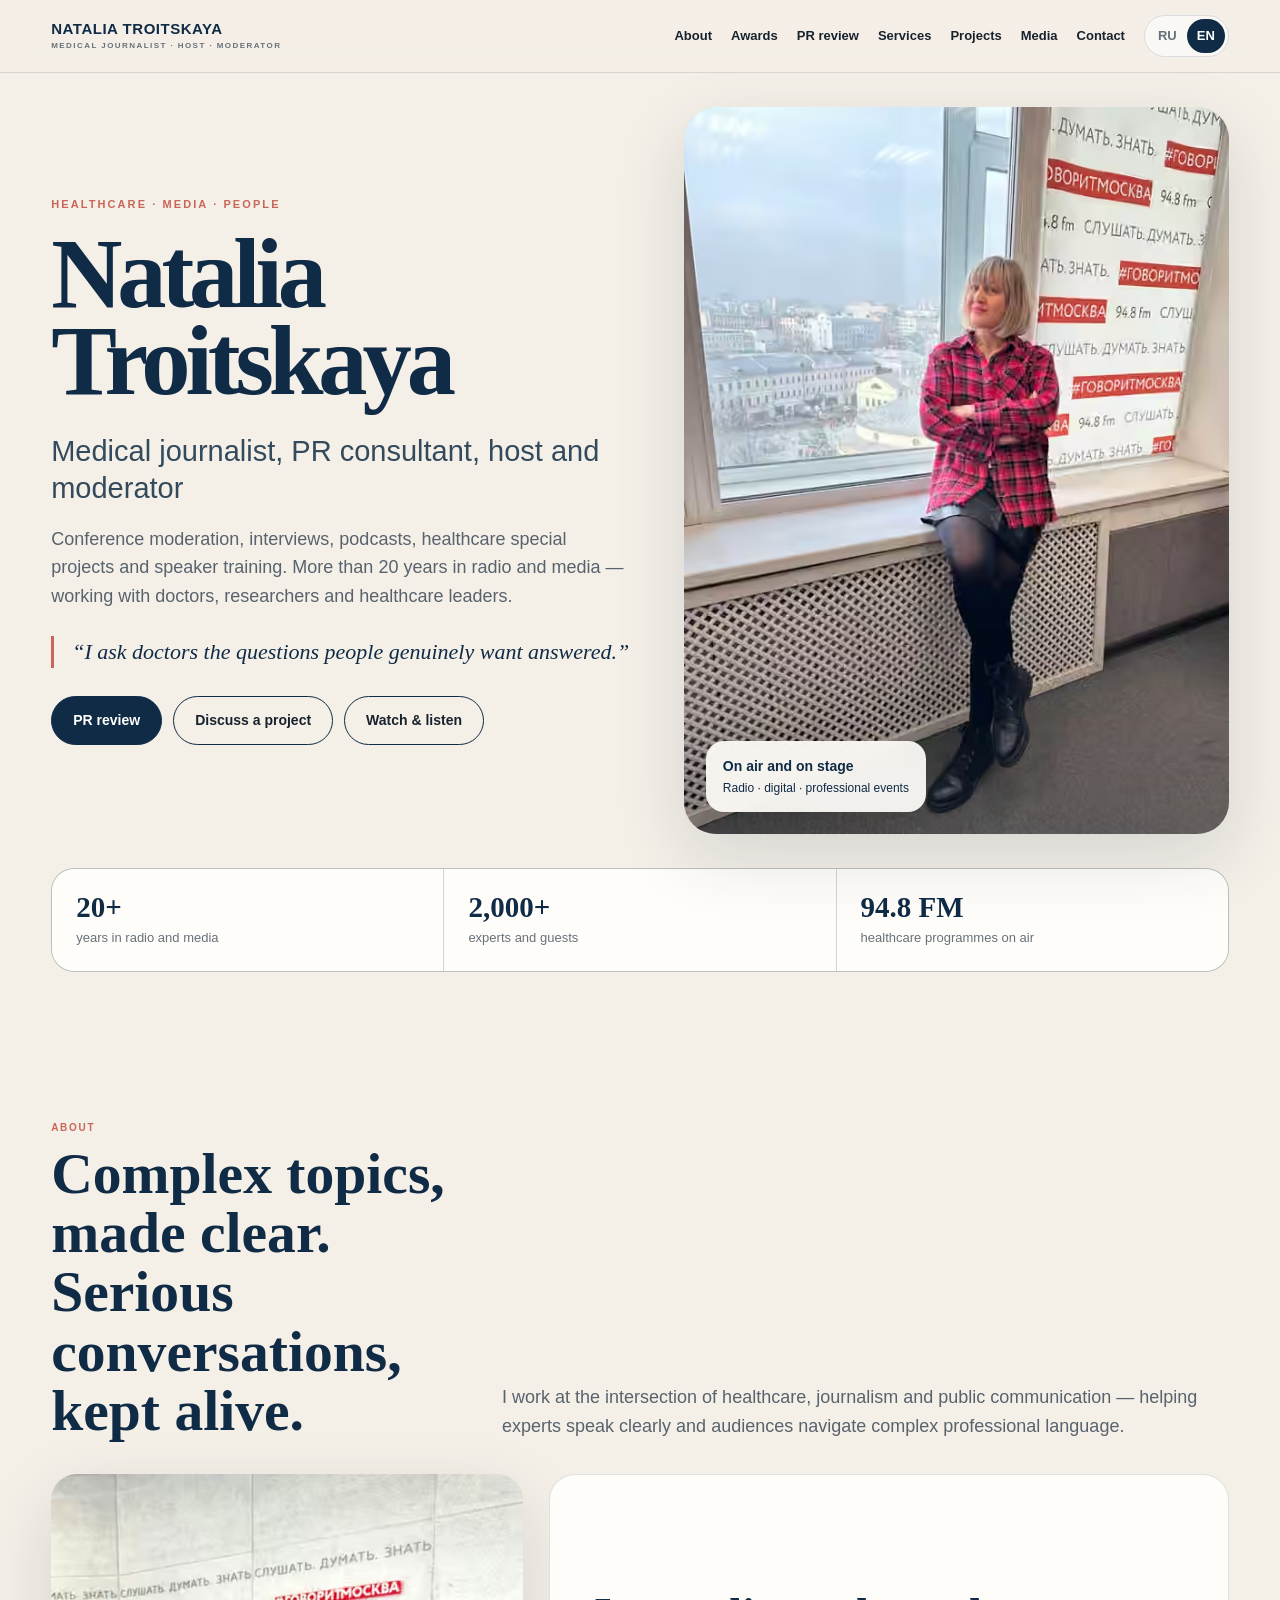
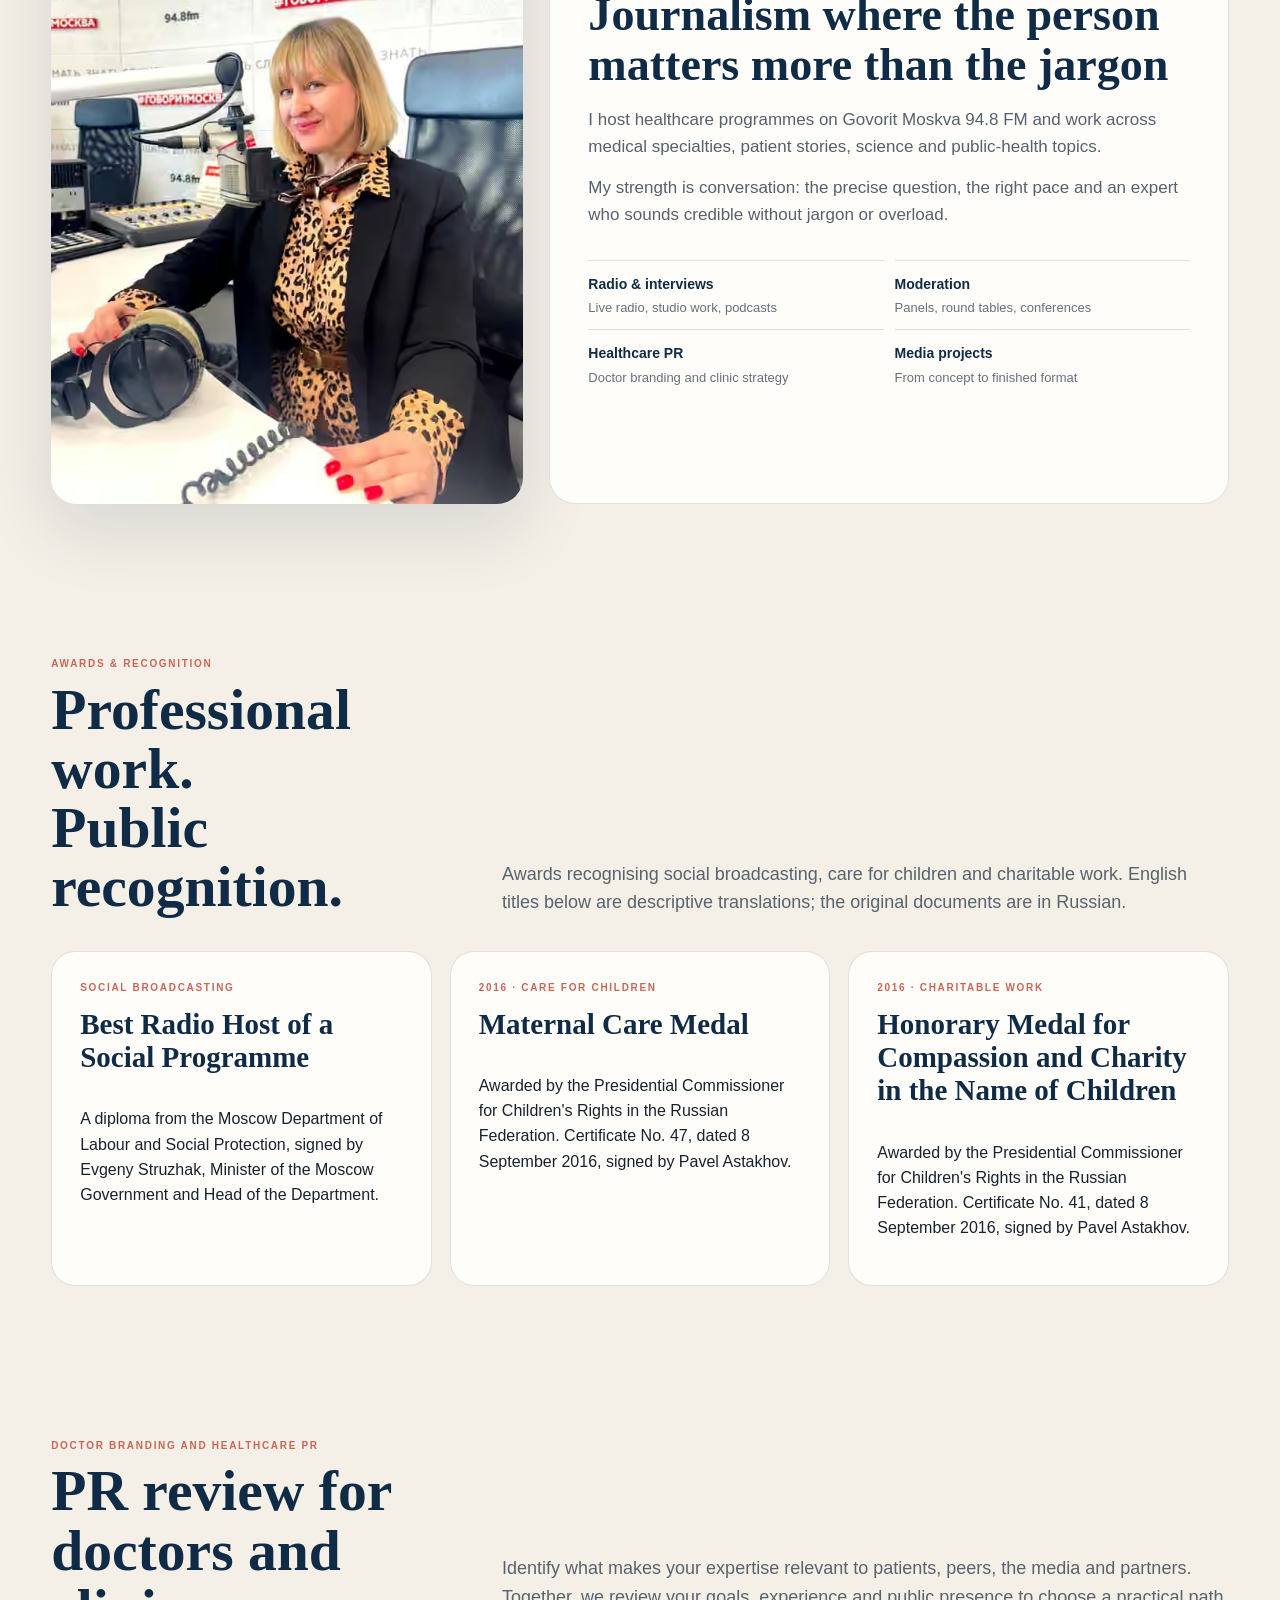
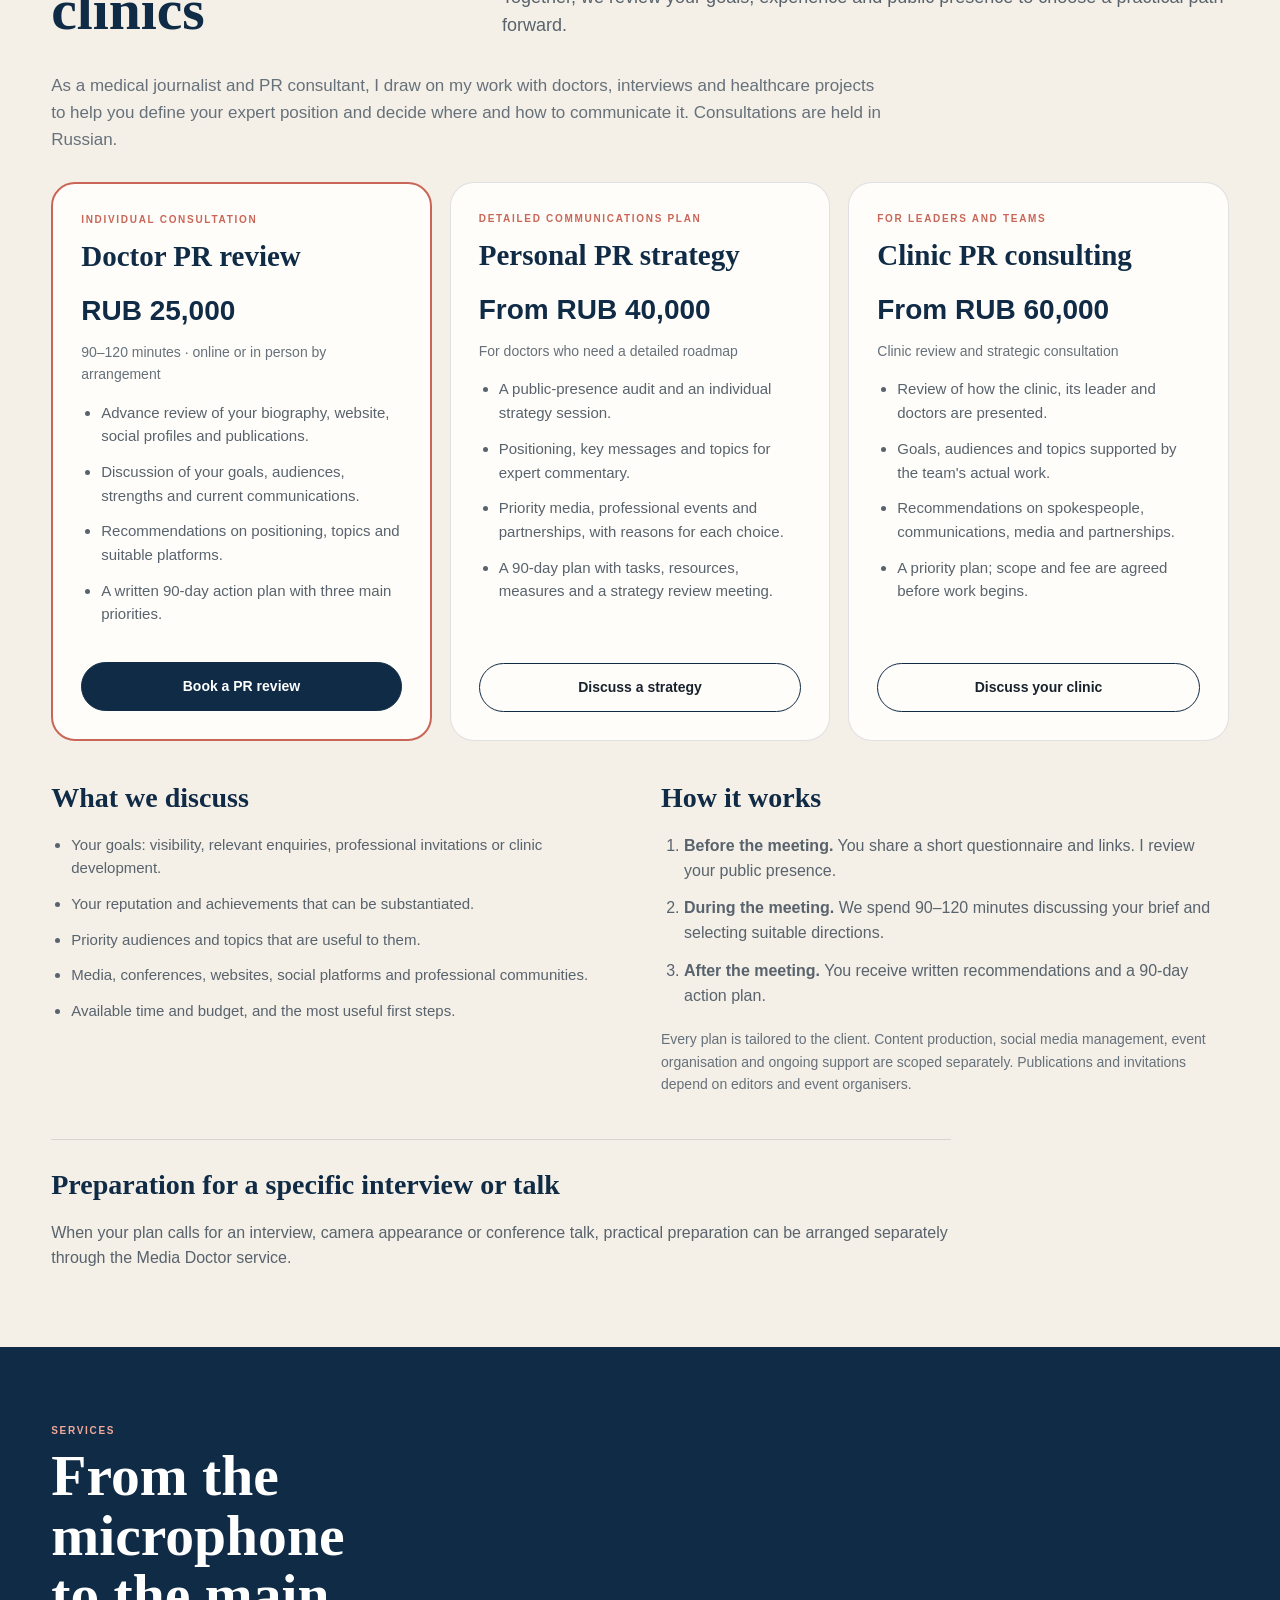
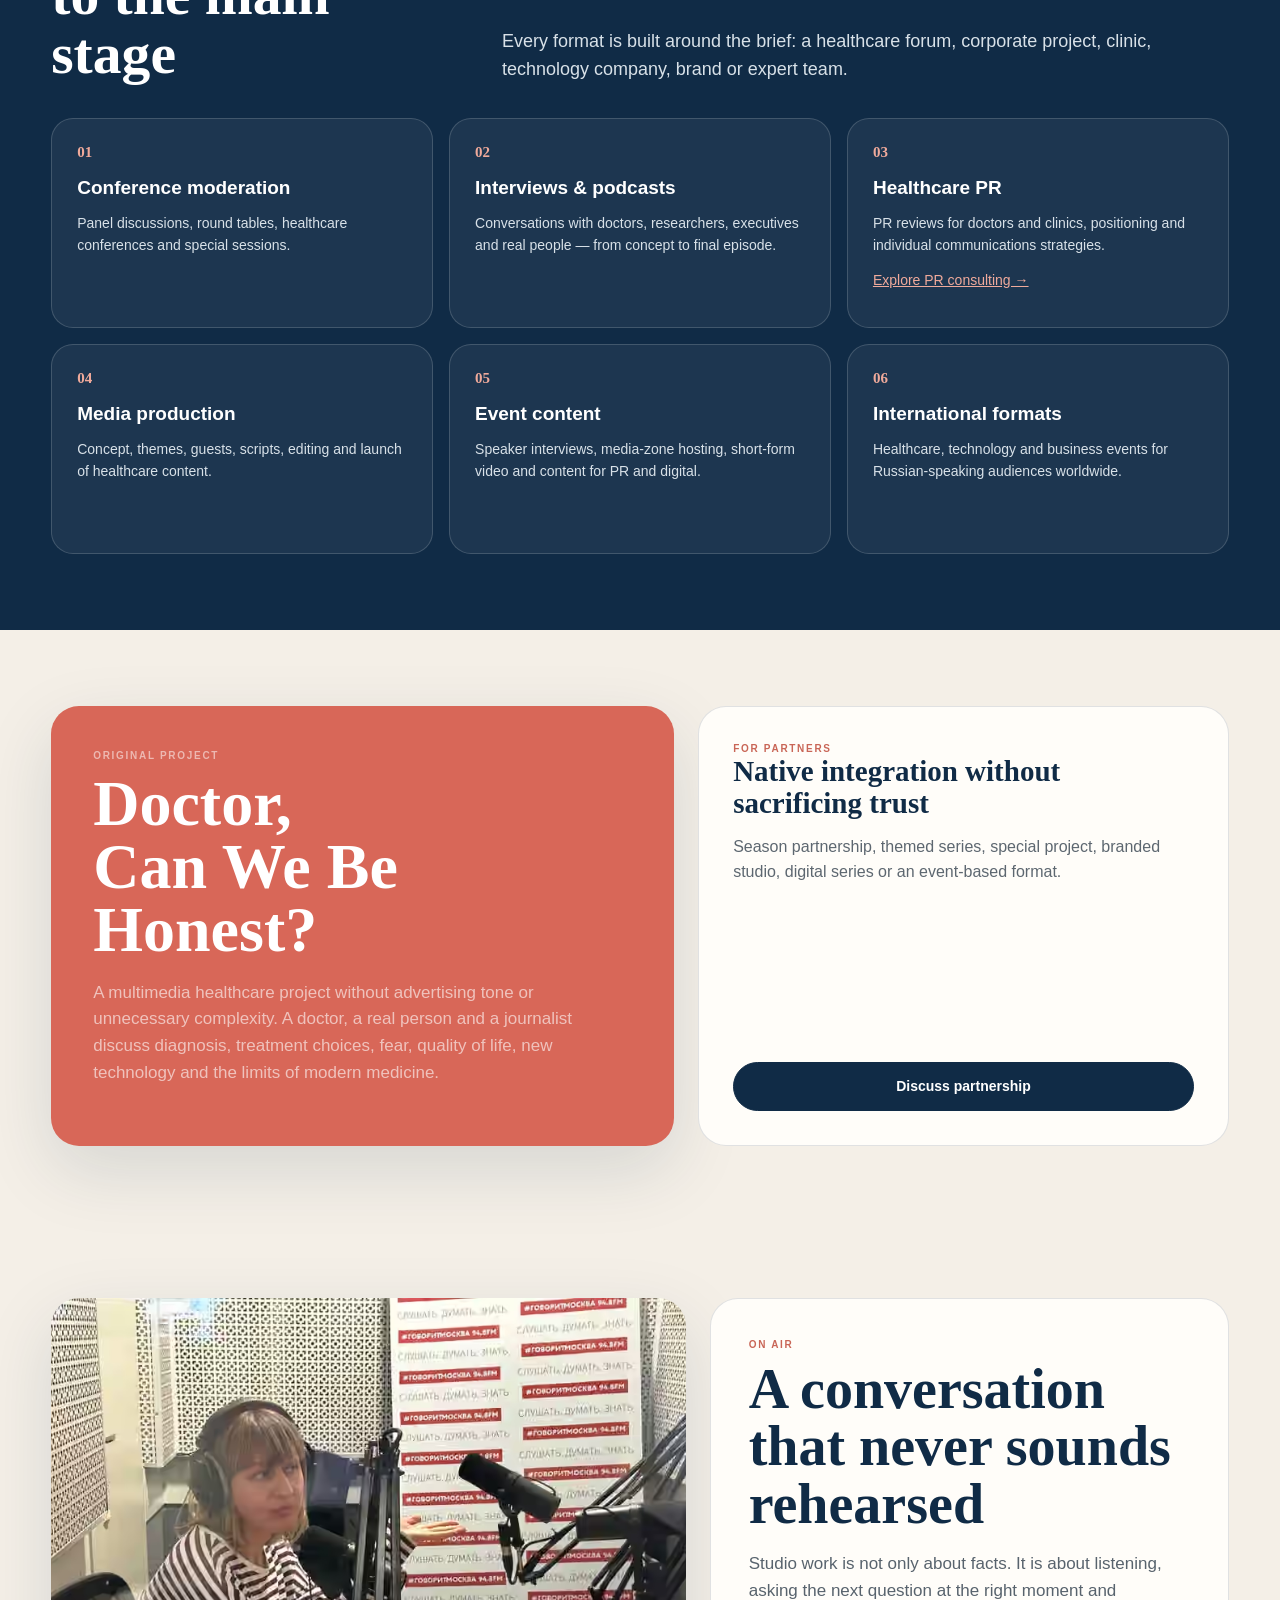
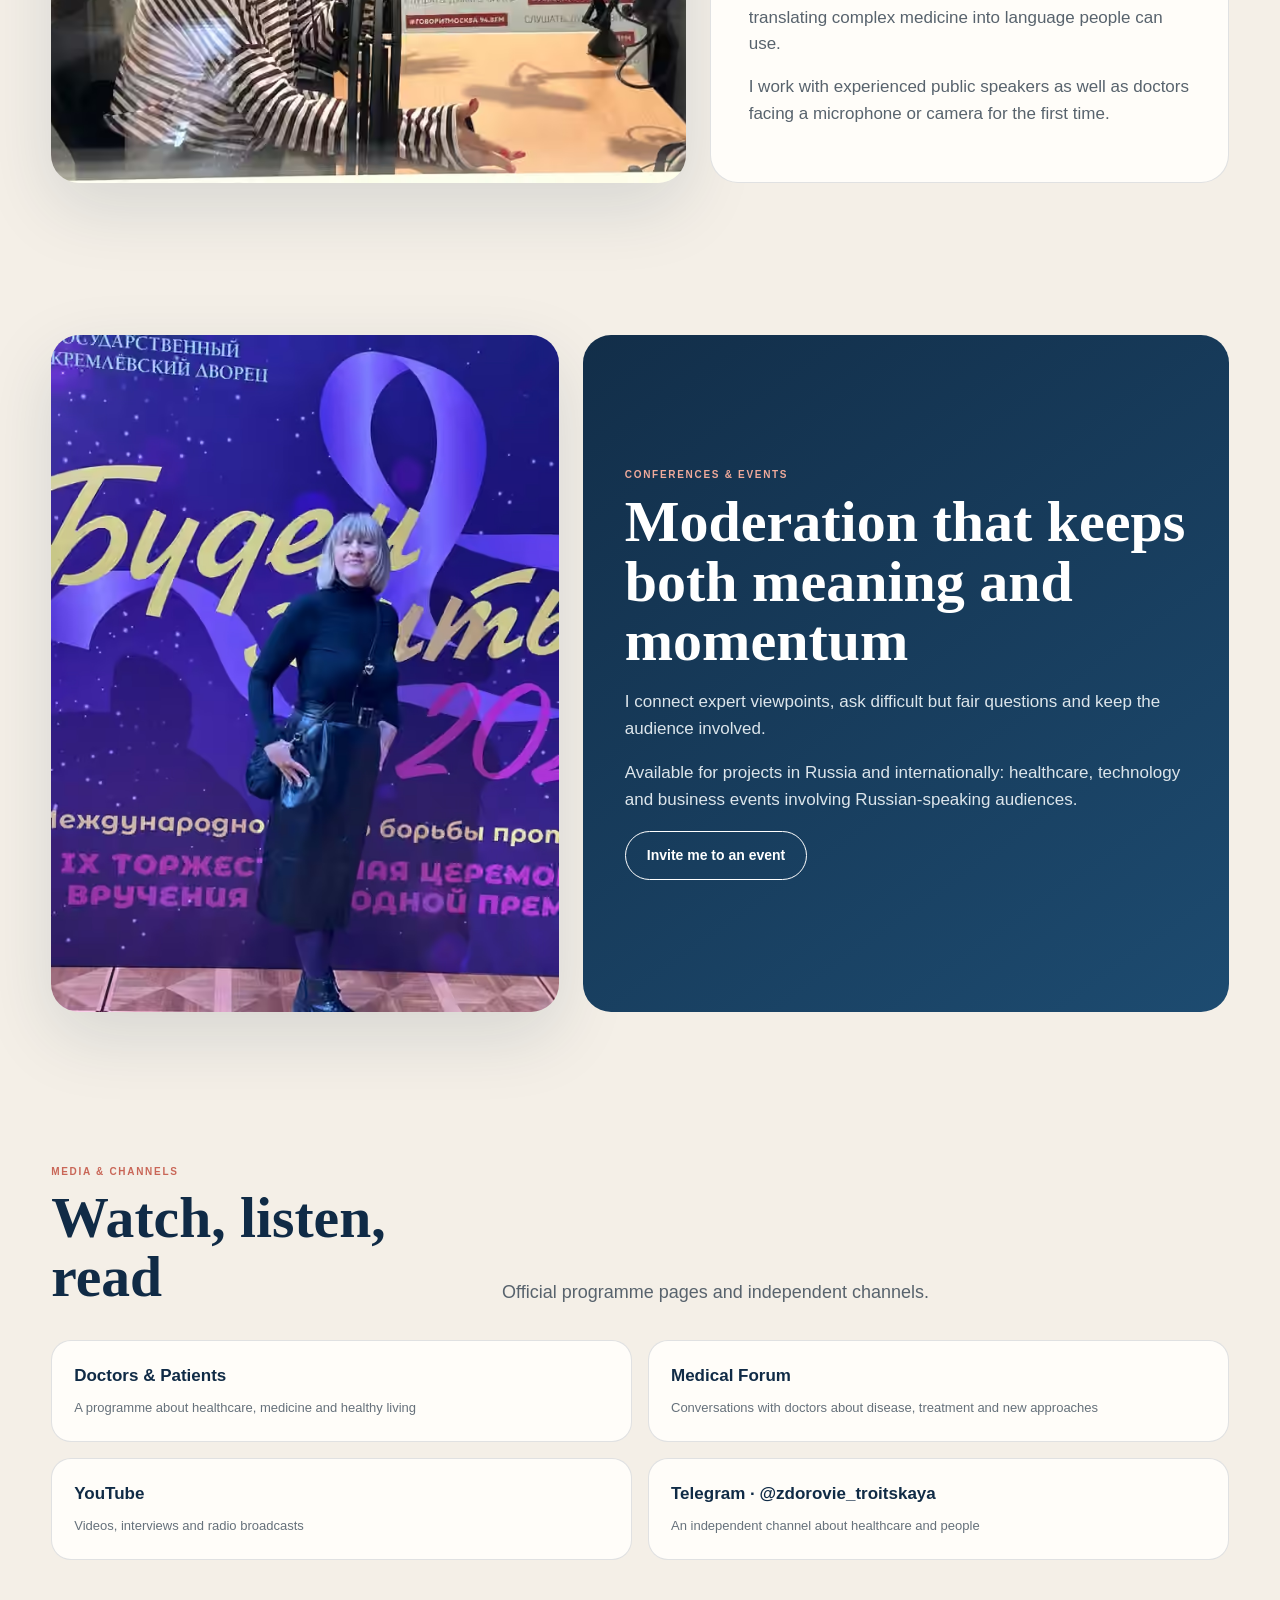
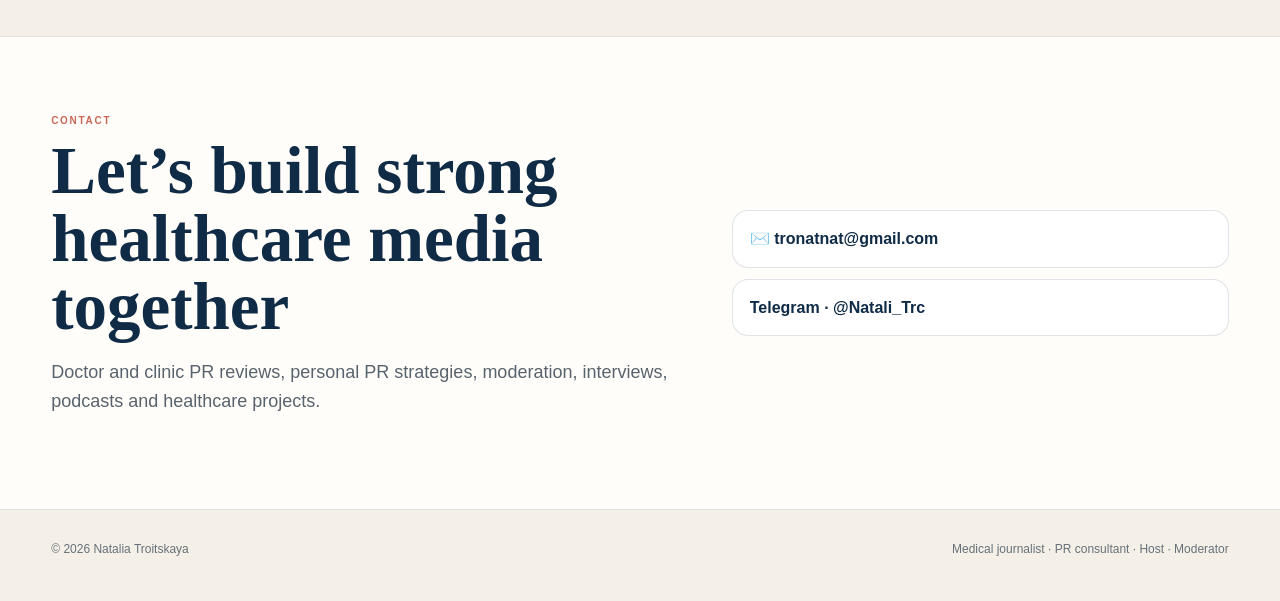
==== commit 5d794d8a: "Add verified awards in Russian and English and search discovery files" ====
--- a/en/index.html
+++ b/en/index.html
@@ -3,10 +3,15 @@
 <title>Natalia Troitskaya — Medical Journalist & PR Consultant</title><meta name="description" content="Natalia Troitskaya is a medical journalist and PR consultant. Doctor branding and healthcare PR, conference moderation, interviews, podcasts and healthcare projects.">
 <link rel="canonical" href="https://natalia-troitskaya.com/en/"><link rel="alternate" hreflang="ru" href="https://natalia-troitskaya.com/"><link rel="alternate" hreflang="en" href="https://natalia-troitskaya.com/en/"><link rel="alternate" hreflang="x-default" href="https://natalia-troitskaya.com/"><link rel="icon" href="/favicon.svg" type="image/svg+xml"><link rel="stylesheet" href="/styles.css">
 <meta property="og:type" content="website"><meta property="og:locale" content="en_US"><meta property="og:url" content="https://natalia-troitskaya.com/en/"><meta property="og:site_name" content="Natalia Troitskaya"><meta property="og:title" content="Natalia Troitskaya — Medical Journalist & PR Consultant"><meta property="og:description" content="Conference moderation, interviews, podcasts, healthcare special projects and speaker training."><meta property="og:image" content="https://natalia-troitskaya.com/assets/hero.avif"><meta name="twitter:card" content="summary_large_image"><meta name="twitter:title" content="Natalia Troitskaya — Medical Journalist & Moderator"><meta name="twitter:description" content="Healthcare. Media. People."><meta name="twitter:image" content="https://natalia-troitskaya.com/assets/hero.avif">
-<script type="application/ld+json">{"@context":"https://schema.org","@type":"Person","name":"Natalia Troitskaya","url":"https://natalia-troitskaya.com/en/","jobTitle":"Medical journalist, PR consultant, host, moderator and media producer","email":"tronatnat@gmail.com","sameAs":["https://t.me/zdorovie_troitskaya","https://t.me/Natali_Trc"]}</script>
-</head><body id="top"><a class="skip" href="#main">Skip to content</a><header class="top"><div class="wrap nav"><a class="brand" href="#top">NATALIA TROITSKAYA<small>MEDICAL JOURNALIST · HOST · MODERATOR</small></a><button class="menu-toggle" aria-controls="site-nav" aria-expanded="false" aria-label="Open menu">☰</button><nav class="links" id="site-nav"><a href="#about">About</a><a href="#pr-review">PR review</a><a href="#work">Services</a><a href="#project">Projects</a><a href="#media">Media</a><a href="#contact">Contact</a><div class="lang"><a href="/" lang="ru">RU</a><a class="active" href="/en/" lang="en" aria-current="page">EN</a></div></nav></div></header>
+<script type="application/ld+json">{"@context":"https://schema.org","@type":"Person","name":"Natalia Troitskaya","url":"https://natalia-troitskaya.com/en/","jobTitle":"Medical journalist, PR consultant, host, moderator and media producer","email":"tronatnat@gmail.com","sameAs":["https://t.me/zdorovie_troitskaya","https://t.me/Natali_Trc","https://govoritmoskva.ru/users/hosts/5965/"],"award":["Диплом «Лучший радиоведущий социальной программы» — Департамент труда и социальной защиты населения города Москвы","Медаль «Материнская забота» — Уполномоченный при Президенте РФ по правам ребёнка, 2016","Почётная медаль «За милосердие и благотворительность во имя детей» — Уполномоченный при Президенте РФ по правам ребёнка, 2016"]}</script>
+</head><body id="top"><a class="skip" href="#main">Skip to content</a><header class="top"><div class="wrap nav"><a class="brand" href="#top">NATALIA TROITSKAYA<small>MEDICAL JOURNALIST · HOST · MODERATOR</small></a><button class="menu-toggle" aria-controls="site-nav" aria-expanded="false" aria-label="Open menu">☰</button><nav class="links" id="site-nav"><a href="#about">About</a><a href="#awards">Awards</a><a href="#pr-review">PR review</a><a href="#work">Services</a><a href="#project">Projects</a><a href="#media">Media</a><a href="#contact">Contact</a><div class="lang"><a href="/" lang="ru">RU</a><a class="active" href="/en/" lang="en" aria-current="page">EN</a></div></nav></div></header>
 <main id="main"><section class="hero"><div class="wrap"><div class="hero-grid"><div class="hero-copy"><div class="eyebrow">HEALTHCARE · MEDIA · PEOPLE</div><h1>Natalia<br>Troitskaya</h1><div class="hero-role">Medical journalist, PR consultant, host and moderator</div><p class="lede">Conference moderation, interviews, podcasts, healthcare special projects and speaker training. More than 20 years in radio and media — working with doctors, researchers and healthcare leaders.</p><div class="quote">“I ask doctors the questions people genuinely want answered.”</div><div class="actions"><a class="btn primary" href="#pr-review">PR review</a><a class="btn" href="mailto:tronatnat@gmail.com?subject=Collaboration">Discuss a project</a><a class="btn" href="#media">Watch & listen</a></div></div><div class="hero-photo"><picture><source srcset="/assets/hero.avif" type="image/avif"><img src="/assets/hero.webp" width="600" height="800" alt="Natalia Troitskaya at the Govorit Moskva radio studio" fetchpriority="high"></picture><div class="photo-tag"><strong>On air and on stage</strong><span>Radio · digital · professional events</span></div></div></div><div class="stats"><div class="stat"><b>20+</b><span>years in radio and media</span></div><div class="stat"><b>2,000+</b><span>experts and guests</span></div><div class="stat"><b>94.8 FM</b><span>healthcare programmes on air</span></div></div></div></section>
 <section id="about"><div class="wrap"><div class="section-head"><div><div class="kicker">ABOUT</div><h2>Complex topics, made clear.<br>Serious conversations, kept alive.</h2></div><p>I work at the intersection of healthcare, journalism and public communication — helping experts speak clearly and audiences navigate complex professional language.</p></div><div class="about-grid"><div class="portrait"><picture><source srcset="/assets/studio.avif" type="image/avif"><img src="/assets/studio.webp" width="600" height="800" alt="Natalia Troitskaya at a radio microphone" loading="lazy"></picture></div><div class="about-card"><h3>Journalism where the person matters more than the jargon</h3><p>I host healthcare programmes on Govorit Moskva 94.8 FM and work across medical specialties, patient stories, science and public-health topics.</p><p>My strength is conversation: the precise question, the right pace and an expert who sounds credible without jargon or overload.</p><div class="mini-points"><div class="mini"><b>Radio & interviews</b><span>Live radio, studio work, podcasts</span></div><div class="mini"><b>Moderation</b><span>Panels, round tables, conferences</span></div><div class="mini"><b>Healthcare PR</b><span>Doctor branding and clinic strategy</span></div><div class="mini"><b>Media projects</b><span>From concept to finished format</span></div></div></div></div></div></section>
+<section id="awards" aria-labelledby="awards-title"><div class="wrap"><div class="section-head"><div><div class="kicker">AWARDS & RECOGNITION</div><h2 id="awards-title">Professional work.<br>Public recognition.</h2></div><p>Awards recognising social broadcasting, care for children and charitable work. English titles below are descriptive translations; the original documents are in Russian.</p></div><div class="pr-offers">
+<article class="pr-offer"><div class="kicker">SOCIAL BROADCASTING</div><h3>Best Radio Host of a Social Programme</h3><p>A diploma from the Moscow Department of Labour and Social Protection, signed by Evgeny Struzhak, Minister of the Moscow Government and Head of the Department.</p></article>
+<article class="pr-offer"><div class="kicker">2016 · CARE FOR CHILDREN</div><h3>Maternal Care Medal</h3><p>Awarded by the Presidential Commissioner for Children's Rights in the Russian Federation. Certificate No. 47, dated 8 September 2016, signed by Pavel Astakhov.</p></article>
+<article class="pr-offer"><div class="kicker">2016 · CHARITABLE WORK</div><h3>Honorary Medal for Compassion and Charity in the Name of Children</h3><p>Awarded by the Presidential Commissioner for Children's Rights in the Russian Federation. Certificate No. 41, dated 8 September 2016, signed by Pavel Astakhov.</p></article>
+</div></div></section>
 <section class="pr-section" id="pr-review" aria-labelledby="pr-title">
 <div class="wrap">
 <div class="section-head"><div><div class="kicker">DOCTOR BRANDING AND HEALTHCARE PR</div><h2 id="pr-title">PR review for<br>doctors and clinics</h2></div><p>Identify what makes your expertise relevant to patients, peers, the media and partners. Together, we review your goals, experience and public presence to choose a practical path forward.</p></div>
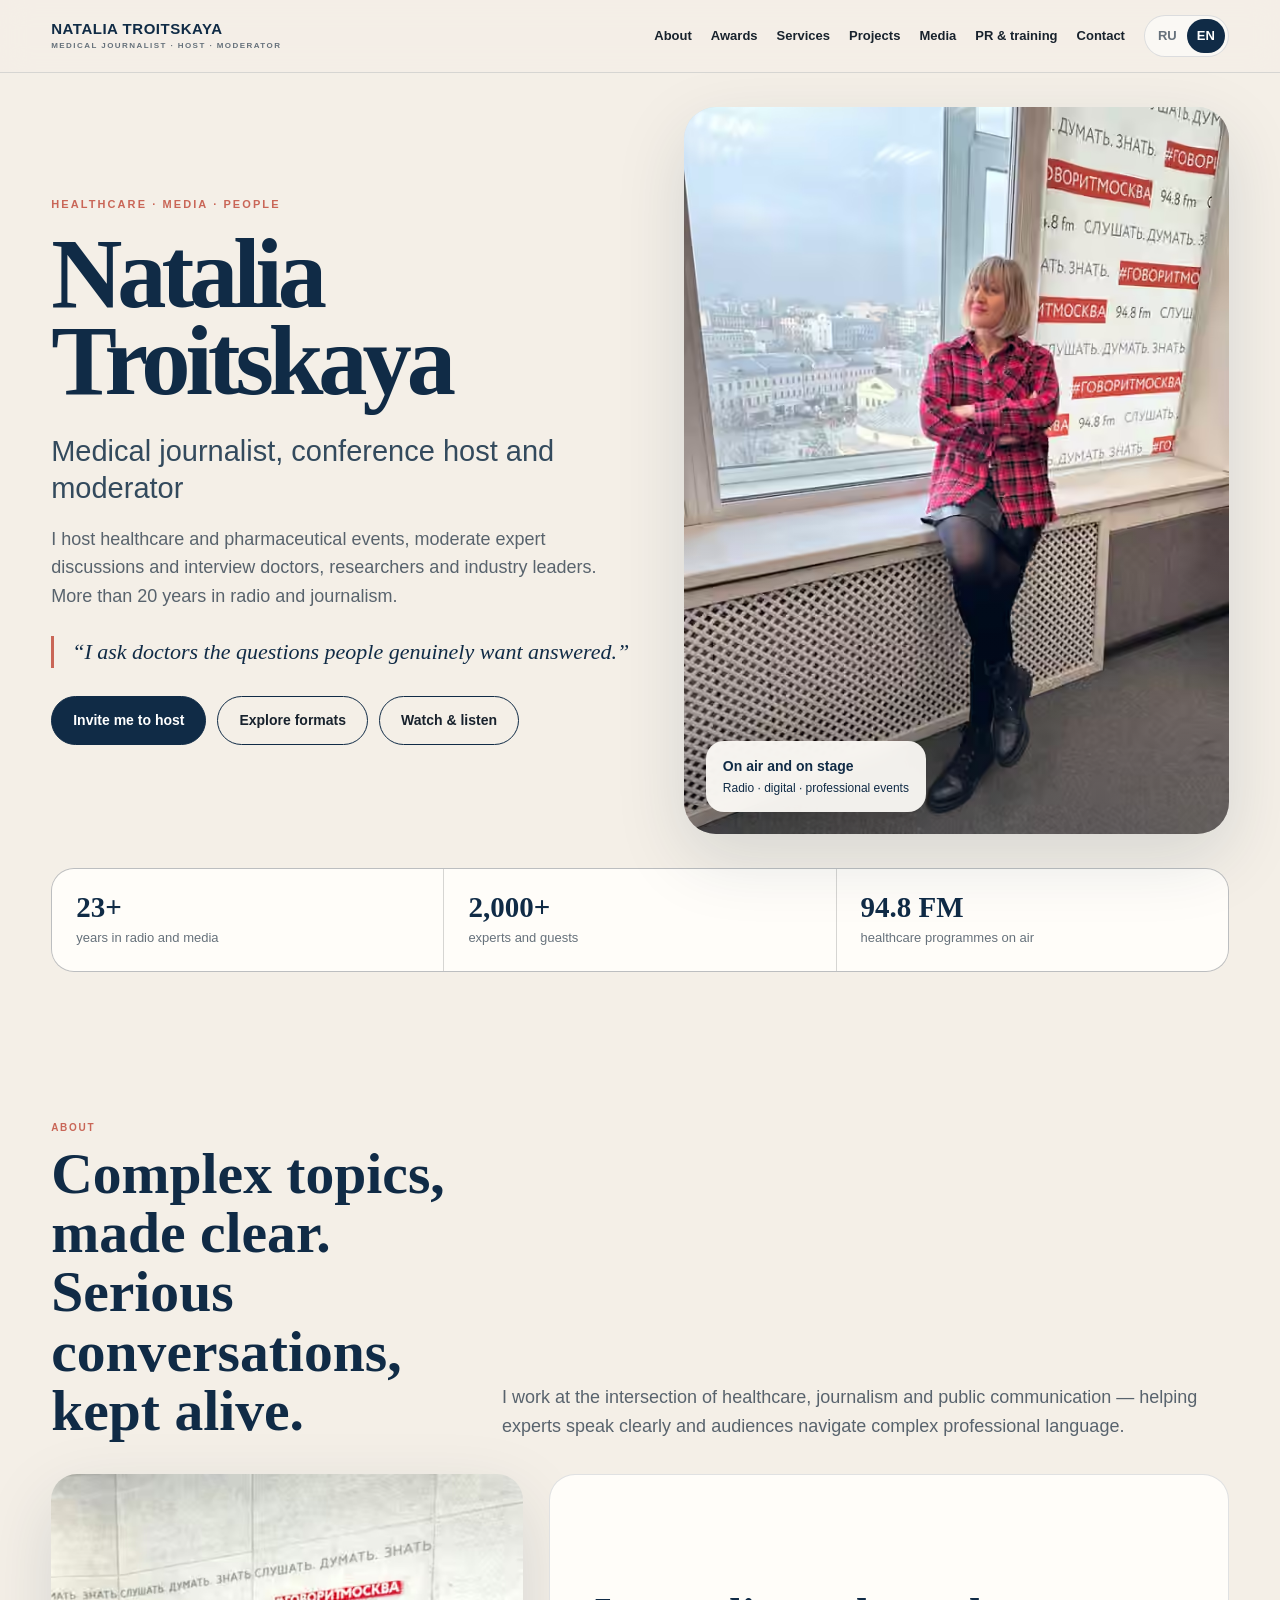
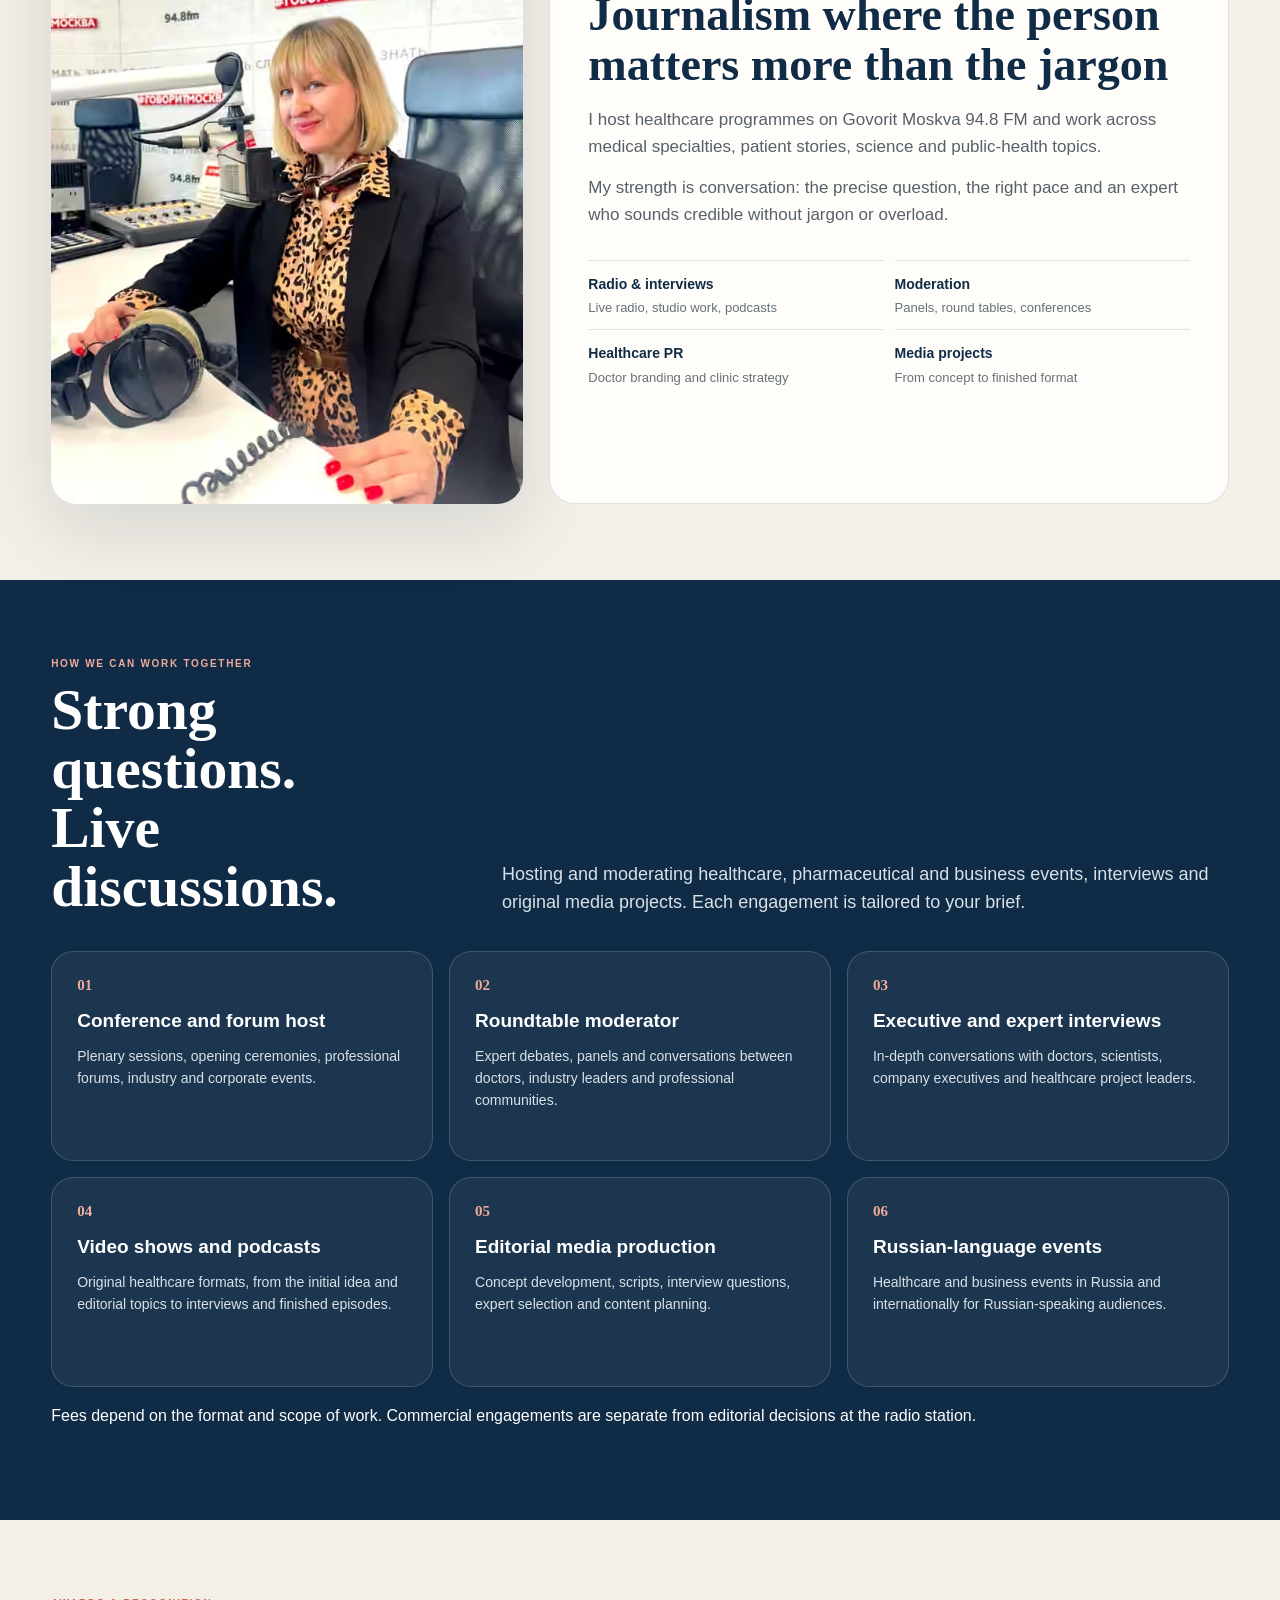
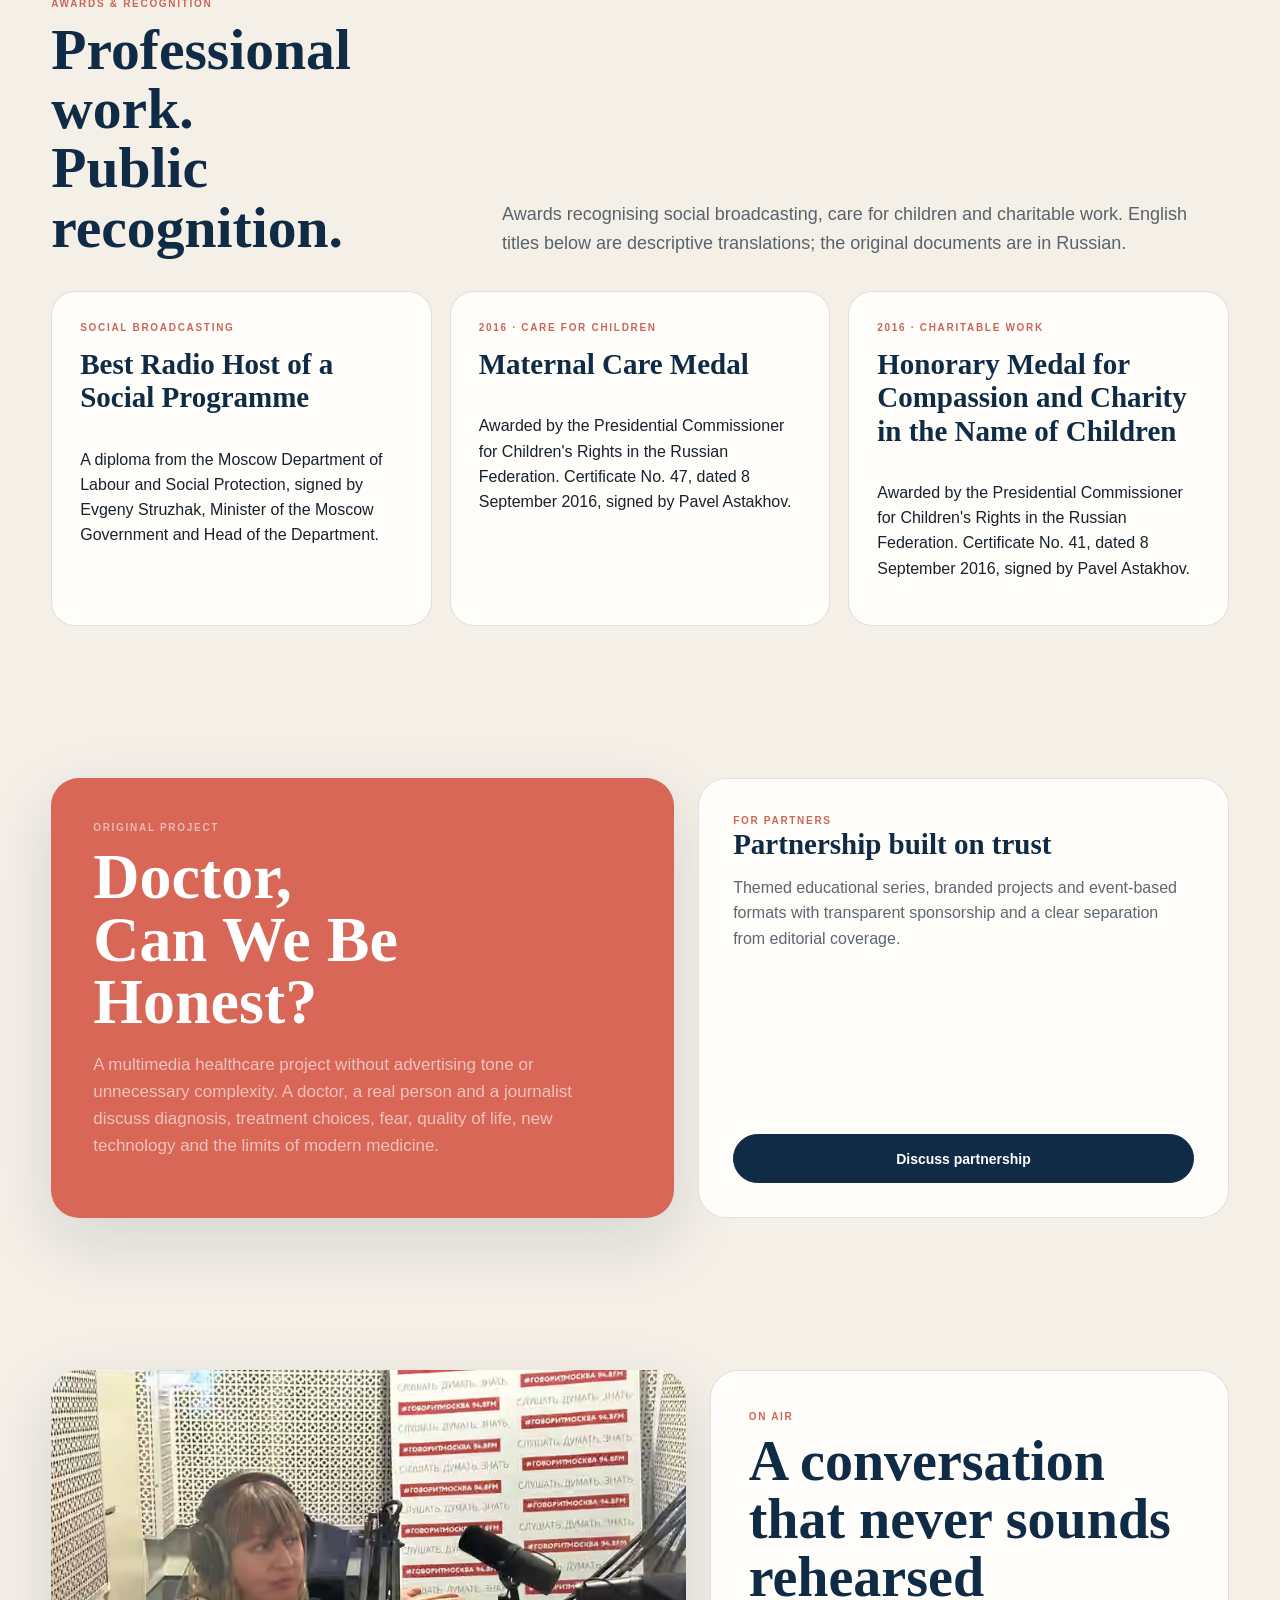
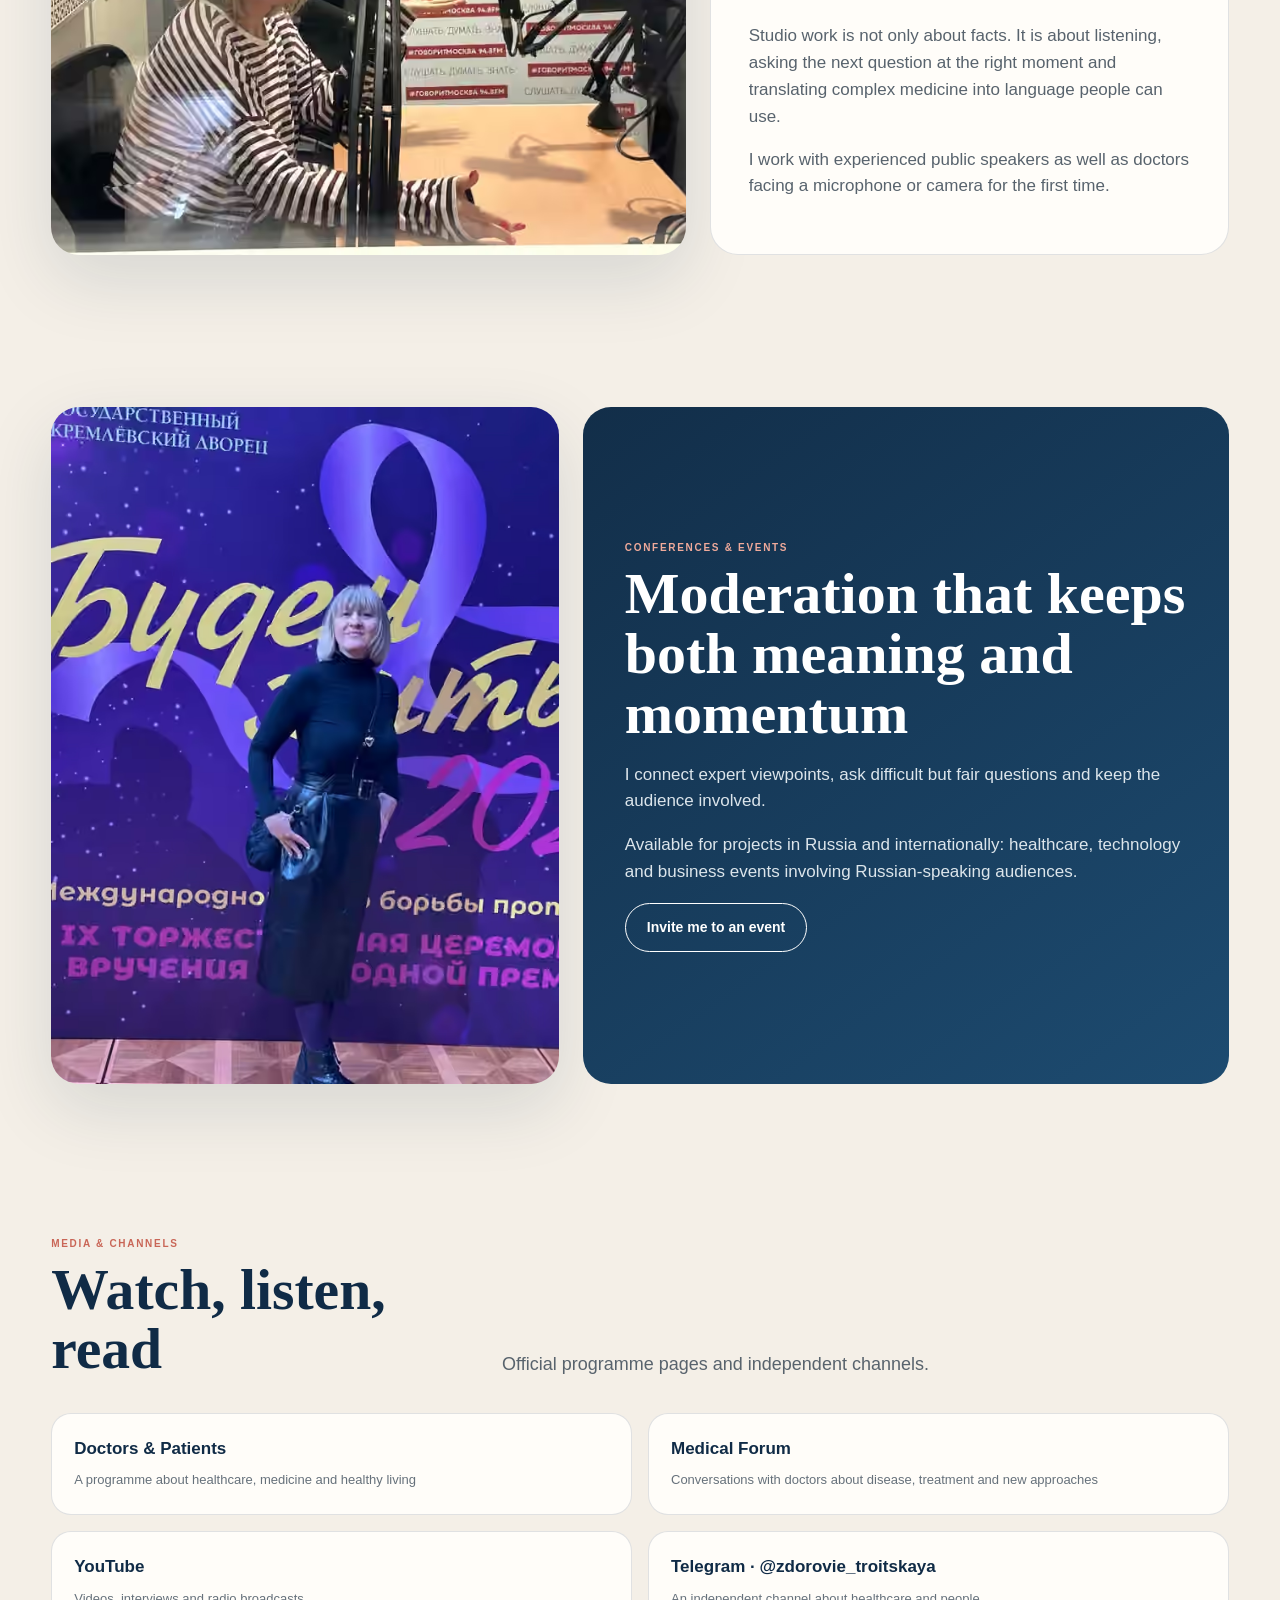
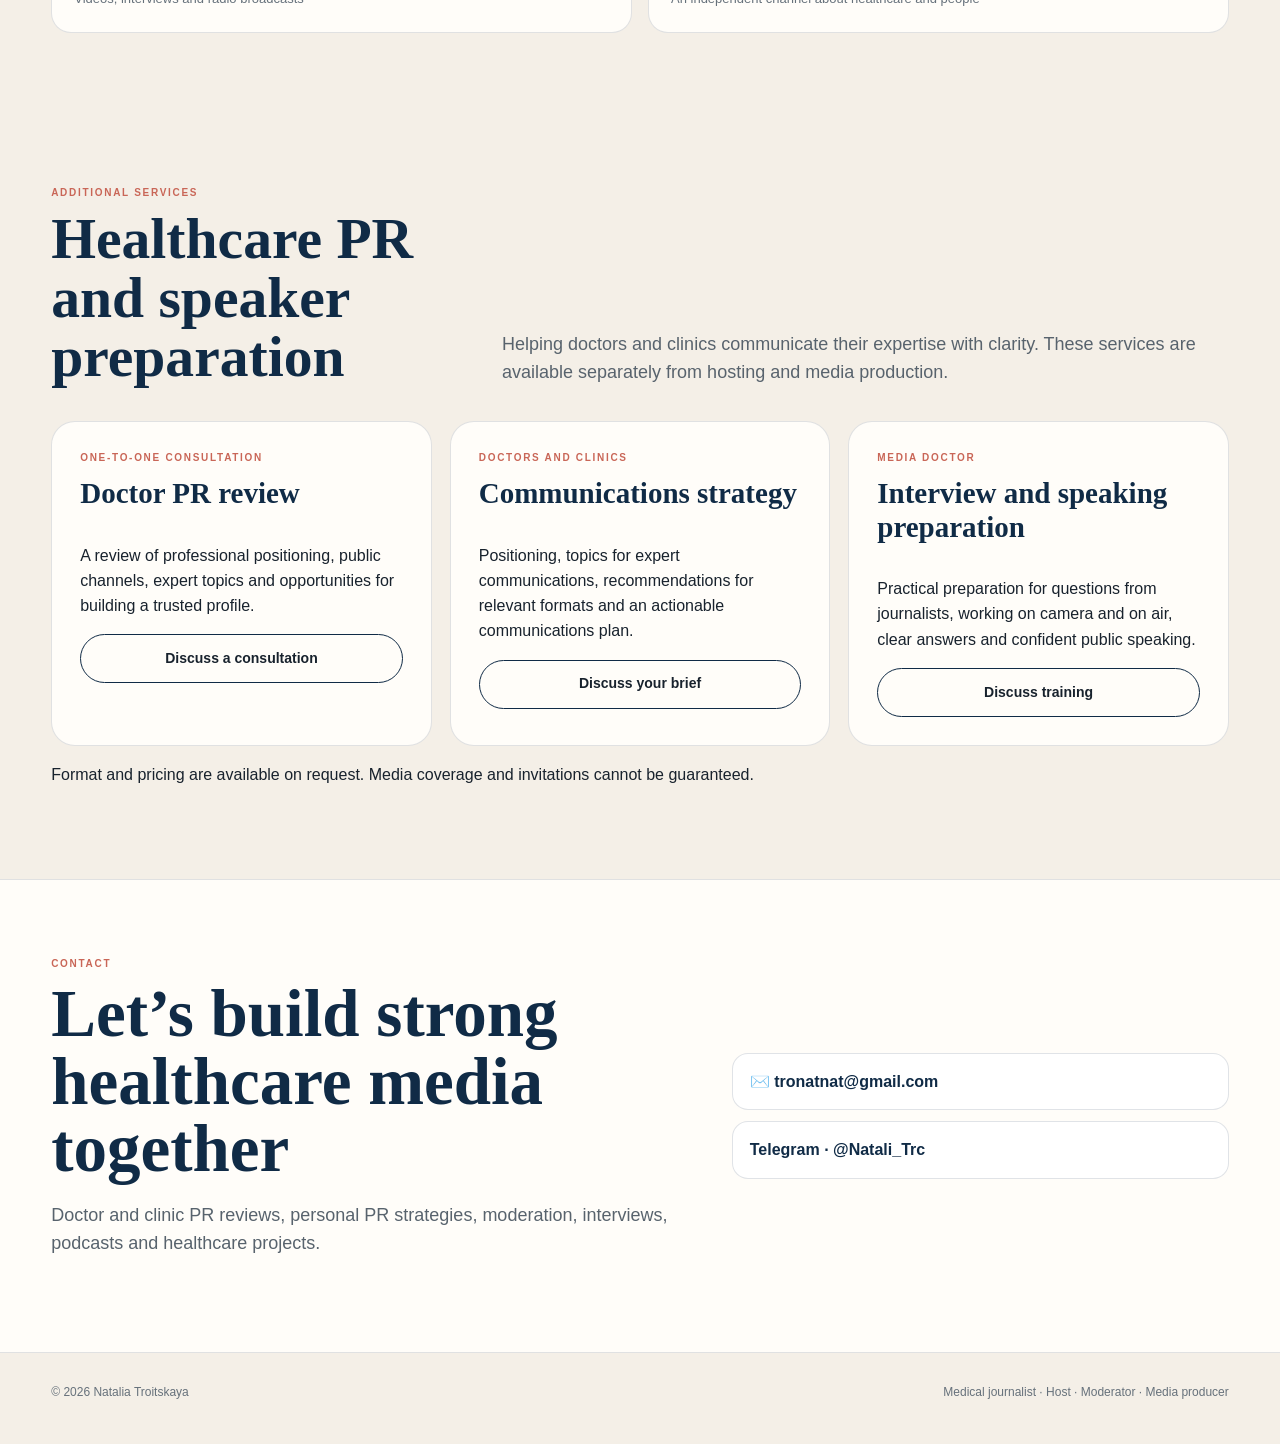
==== commit 5dca3ba0: "Prioritize conference hosting and moderation; move training and PR to end; remove public pricing" ====
--- a/en/index.html
+++ b/en/index.html
@@ -1,33 +1,22 @@
 <!doctype html><html lang="en"><head>
 <meta charset="utf-8"><meta name="viewport" content="width=device-width,initial-scale=1"><meta name="theme-color" content="#102b46">
-<title>Natalia Troitskaya — Medical Journalist & PR Consultant</title><meta name="description" content="Natalia Troitskaya is a medical journalist and PR consultant. Doctor branding and healthcare PR, conference moderation, interviews, podcasts and healthcare projects.">
+<title>Natalia Troitskaya — Medical Journalist, Conference Host & Moderator</title><meta name="description" content="Natalia Troitskaya is a medical journalist, conference host and moderator. Healthcare and pharmaceutical forums, expert roundtables, interviews, podcasts and media projects.">
 <link rel="canonical" href="https://natalia-troitskaya.com/en/"><link rel="alternate" hreflang="ru" href="https://natalia-troitskaya.com/"><link rel="alternate" hreflang="en" href="https://natalia-troitskaya.com/en/"><link rel="alternate" hreflang="x-default" href="https://natalia-troitskaya.com/"><link rel="icon" href="/favicon.svg" type="image/svg+xml"><link rel="stylesheet" href="/styles.css">
-<meta property="og:type" content="website"><meta property="og:locale" content="en_US"><meta property="og:url" content="https://natalia-troitskaya.com/en/"><meta property="og:site_name" content="Natalia Troitskaya"><meta property="og:title" content="Natalia Troitskaya — Medical Journalist & PR Consultant"><meta property="og:description" content="Conference moderation, interviews, podcasts, healthcare special projects and speaker training."><meta property="og:image" content="https://natalia-troitskaya.com/assets/hero.avif"><meta name="twitter:card" content="summary_large_image"><meta name="twitter:title" content="Natalia Troitskaya — Medical Journalist & Moderator"><meta name="twitter:description" content="Healthcare. Media. People."><meta name="twitter:image" content="https://natalia-troitskaya.com/assets/hero.avif">
-<script type="application/ld+json">{"@context":"https://schema.org","@type":"Person","name":"Natalia Troitskaya","url":"https://natalia-troitskaya.com/en/","jobTitle":"Medical journalist, PR consultant, host, moderator and media producer","email":"tronatnat@gmail.com","sameAs":["https://t.me/zdorovie_troitskaya","https://t.me/Natali_Trc","https://govoritmoskva.ru/users/hosts/5965/"],"award":["Диплом «Лучший радиоведущий социальной программы» — Департамент труда и социальной защиты населения города Москвы","Медаль «Материнская забота» — Уполномоченный при Президенте РФ по правам ребёнка, 2016","Почётная медаль «За милосердие и благотворительность во имя детей» — Уполномоченный при Президенте РФ по правам ребёнка, 2016"]}</script>
-</head><body id="top"><a class="skip" href="#main">Skip to content</a><header class="top"><div class="wrap nav"><a class="brand" href="#top">NATALIA TROITSKAYA<small>MEDICAL JOURNALIST · HOST · MODERATOR</small></a><button class="menu-toggle" aria-controls="site-nav" aria-expanded="false" aria-label="Open menu">☰</button><nav class="links" id="site-nav"><a href="#about">About</a><a href="#awards">Awards</a><a href="#pr-review">PR review</a><a href="#work">Services</a><a href="#project">Projects</a><a href="#media">Media</a><a href="#contact">Contact</a><div class="lang"><a href="/" lang="ru">RU</a><a class="active" href="/en/" lang="en" aria-current="page">EN</a></div></nav></div></header>
-<main id="main"><section class="hero"><div class="wrap"><div class="hero-grid"><div class="hero-copy"><div class="eyebrow">HEALTHCARE · MEDIA · PEOPLE</div><h1>Natalia<br>Troitskaya</h1><div class="hero-role">Medical journalist, PR consultant, host and moderator</div><p class="lede">Conference moderation, interviews, podcasts, healthcare special projects and speaker training. More than 20 years in radio and media — working with doctors, researchers and healthcare leaders.</p><div class="quote">“I ask doctors the questions people genuinely want answered.”</div><div class="actions"><a class="btn primary" href="#pr-review">PR review</a><a class="btn" href="mailto:tronatnat@gmail.com?subject=Collaboration">Discuss a project</a><a class="btn" href="#media">Watch & listen</a></div></div><div class="hero-photo"><picture><source srcset="/assets/hero.avif" type="image/avif"><img src="/assets/hero.webp" width="600" height="800" alt="Natalia Troitskaya at the Govorit Moskva radio studio" fetchpriority="high"></picture><div class="photo-tag"><strong>On air and on stage</strong><span>Radio · digital · professional events</span></div></div></div><div class="stats"><div class="stat"><b>20+</b><span>years in radio and media</span></div><div class="stat"><b>2,000+</b><span>experts and guests</span></div><div class="stat"><b>94.8 FM</b><span>healthcare programmes on air</span></div></div></div></section>
+<meta property="og:type" content="website"><meta property="og:locale" content="en_US"><meta property="og:url" content="https://natalia-troitskaya.com/en/"><meta property="og:site_name" content="Natalia Troitskaya"><meta property="og:title" content="Natalia Troitskaya — Medical Journalist, Host & Moderator"><meta property="og:description" content="Hosting healthcare and pharmaceutical conferences, expert discussions, interviews and media projects."><meta property="og:image" content="https://natalia-troitskaya.com/assets/hero.avif"><meta name="twitter:card" content="summary_large_image"><meta name="twitter:title" content="Natalia Troitskaya — Medical Journalist & Moderator"><meta name="twitter:description" content="Healthcare. Media. People."><meta name="twitter:image" content="https://natalia-troitskaya.com/assets/hero.avif">
+<script type="application/ld+json">{"@context":"https://schema.org","@type":"Person","name":"Natalia Troitskaya","url":"https://natalia-troitskaya.com/en/","jobTitle":"Medical journalist, host, moderator and media producer","email":"tronatnat@gmail.com","sameAs":["https://t.me/zdorovie_troitskaya","https://t.me/Natali_Trc","https://govoritmoskva.ru/users/hosts/5965/"],"award":["Диплом «Лучший радиоведущий социальной программы» — Департамент труда и социальной защиты населения города Москвы","Медаль «Материнская забота» — Уполномоченный при Президенте РФ по правам ребёнка, 2016","Почётная медаль «За милосердие и благотворительность во имя детей» — Уполномоченный при Президенте РФ по правам ребёнка, 2016"]}</script>
+</head><body id="top"><a class="skip" href="#main">Skip to content</a><header class="top"><div class="wrap nav"><a class="brand" href="#top">NATALIA TROITSKAYA<small>MEDICAL JOURNALIST · HOST · MODERATOR</small></a><button class="menu-toggle" aria-controls="site-nav" aria-expanded="false" aria-label="Open menu">☰</button><nav class="links" id="site-nav"><a href="#about">About</a><a href="#awards">Awards</a><a href="#work">Services</a><a href="#project">Projects</a><a href="#media">Media</a><a href="#pr-review">PR &amp; training</a><a href="#contact">Contact</a><div class="lang"><a href="/" lang="ru">RU</a><a class="active" href="/en/" lang="en" aria-current="page">EN</a></div></nav></div></header>
+<main id="main"><section class="hero"><div class="wrap"><div class="hero-grid"><div class="hero-copy"><div class="eyebrow">HEALTHCARE · MEDIA · PEOPLE</div><h1>Natalia<br>Troitskaya</h1><div class="hero-role">Medical journalist, conference host and moderator</div><p class="lede">I host healthcare and pharmaceutical events, moderate expert discussions and interview doctors, researchers and industry leaders. More than 20 years in radio and journalism.</p><div class="quote">“I ask doctors the questions people genuinely want answered.”</div><div class="actions"><a class="btn primary" href="mailto:tronatnat@gmail.com?subject=Event%20hosting%20and%20moderation">Invite me to host</a><a class="btn" href="#work">Explore formats</a><a class="btn" href="#media">Watch & listen</a></div></div><div class="hero-photo"><picture><source srcset="/assets/hero.avif" type="image/avif"><img src="/assets/hero.webp" width="600" height="800" alt="Natalia Troitskaya at the Govorit Moskva radio studio" fetchpriority="high"></picture><div class="photo-tag"><strong>On air and on stage</strong><span>Radio · digital · professional events</span></div></div></div><div class="stats"><div class="stat"><b>23+</b><span>years in radio and media</span></div><div class="stat"><b>2,000+</b><span>experts and guests</span></div><div class="stat"><b>94.8 FM</b><span>healthcare programmes on air</span></div></div></div></section>
 <section id="about"><div class="wrap"><div class="section-head"><div><div class="kicker">ABOUT</div><h2>Complex topics, made clear.<br>Serious conversations, kept alive.</h2></div><p>I work at the intersection of healthcare, journalism and public communication — helping experts speak clearly and audiences navigate complex professional language.</p></div><div class="about-grid"><div class="portrait"><picture><source srcset="/assets/studio.avif" type="image/avif"><img src="/assets/studio.webp" width="600" height="800" alt="Natalia Troitskaya at a radio microphone" loading="lazy"></picture></div><div class="about-card"><h3>Journalism where the person matters more than the jargon</h3><p>I host healthcare programmes on Govorit Moskva 94.8 FM and work across medical specialties, patient stories, science and public-health topics.</p><p>My strength is conversation: the precise question, the right pace and an expert who sounds credible without jargon or overload.</p><div class="mini-points"><div class="mini"><b>Radio & interviews</b><span>Live radio, studio work, podcasts</span></div><div class="mini"><b>Moderation</b><span>Panels, round tables, conferences</span></div><div class="mini"><b>Healthcare PR</b><span>Doctor branding and clinic strategy</span></div><div class="mini"><b>Media projects</b><span>From concept to finished format</span></div></div></div></div></div></section>
+<section class="services" id="work"><div class="wrap"><div class="section-head"><div><div class="kicker">HOW WE CAN WORK TOGETHER</div><h2>Strong questions.<br>Live discussions.</h2></div><p>Hosting and moderating healthcare, pharmaceutical and business events, interviews and original media projects. Each engagement is tailored to your brief.</p></div><div class="cards"><article class="card"><div class="num">01</div><h3>Conference and forum host</h3><p>Plenary sessions, opening ceremonies, professional forums, industry and corporate events.</p></article><article class="card"><div class="num">02</div><h3>Roundtable moderator</h3><p>Expert debates, panels and conversations between doctors, industry leaders and professional communities.</p></article><article class="card"><div class="num">03</div><h3>Executive and expert interviews</h3><p>In-depth conversations with doctors, scientists, company executives and healthcare project leaders.</p></article><article class="card"><div class="num">04</div><h3>Video shows and podcasts</h3><p>Original healthcare formats, from the initial idea and editorial topics to interviews and finished episodes.</p></article><article class="card"><div class="num">05</div><h3>Editorial media production</h3><p>Concept development, scripts, interview questions, expert selection and content planning.</p></article><article class="card"><div class="num">06</div><h3>Russian-language events</h3><p>Healthcare and business events in Russia and internationally for Russian-speaking audiences.</p></article></div><p class="service-note">Fees depend on the format and scope of work. Commercial engagements are separate from editorial decisions at the radio station.</p></div></section>
 <section id="awards" aria-labelledby="awards-title"><div class="wrap"><div class="section-head"><div><div class="kicker">AWARDS & RECOGNITION</div><h2 id="awards-title">Professional work.<br>Public recognition.</h2></div><p>Awards recognising social broadcasting, care for children and charitable work. English titles below are descriptive translations; the original documents are in Russian.</p></div><div class="pr-offers">
 <article class="pr-offer"><div class="kicker">SOCIAL BROADCASTING</div><h3>Best Radio Host of a Social Programme</h3><p>A diploma from the Moscow Department of Labour and Social Protection, signed by Evgeny Struzhak, Minister of the Moscow Government and Head of the Department.</p></article>
 <article class="pr-offer"><div class="kicker">2016 · CARE FOR CHILDREN</div><h3>Maternal Care Medal</h3><p>Awarded by the Presidential Commissioner for Children's Rights in the Russian Federation. Certificate No. 47, dated 8 September 2016, signed by Pavel Astakhov.</p></article>
 <article class="pr-offer"><div class="kicker">2016 · CHARITABLE WORK</div><h3>Honorary Medal for Compassion and Charity in the Name of Children</h3><p>Awarded by the Presidential Commissioner for Children's Rights in the Russian Federation. Certificate No. 41, dated 8 September 2016, signed by Pavel Astakhov.</p></article>
 </div></div></section>
-<section class="pr-section" id="pr-review" aria-labelledby="pr-title">
-<div class="wrap">
-<div class="section-head"><div><div class="kicker">DOCTOR BRANDING AND HEALTHCARE PR</div><h2 id="pr-title">PR review for<br>doctors and clinics</h2></div><p>Identify what makes your expertise relevant to patients, peers, the media and partners. Together, we review your goals, experience and public presence to choose a practical path forward.</p></div>
-<p class="pr-intro">As a medical journalist and PR consultant, I draw on my work with doctors, interviews and healthcare projects to help you define your expert position and decide where and how to communicate it. Consultations are held in Russian.</p>
-<div class="pr-offers">
-<article class="pr-offer pr-featured"><div class="kicker">INDIVIDUAL CONSULTATION</div><h3>Doctor PR review</h3><p class="pr-price">RUB 25,000</p><p class="pr-format">90–120 minutes · online or in person by arrangement</p><ul><li>Advance review of your biography, website, social profiles and publications.</li><li>Discussion of your goals, audiences, strengths and current communications.</li><li>Recommendations on positioning, topics and suitable platforms.</li><li>A written 90-day action plan with three main priorities.</li></ul><a class="btn primary" href="mailto:tronatnat@gmail.com?subject=Doctor%20PR%20review">Book a PR review</a></article>
-<article class="pr-offer"><div class="kicker">DETAILED COMMUNICATIONS PLAN</div><h3>Personal PR strategy</h3><p class="pr-price">From RUB 40,000</p><p class="pr-format">For doctors who need a detailed roadmap</p><ul><li>A public-presence audit and an individual strategy session.</li><li>Positioning, key messages and topics for expert commentary.</li><li>Priority media, professional events and partnerships, with reasons for each choice.</li><li>A 90-day plan with tasks, resources, measures and a strategy review meeting.</li></ul><a class="btn" href="mailto:tronatnat@gmail.com?subject=Personal%20PR%20strategy">Discuss a strategy</a></article>
-<article class="pr-offer"><div class="kicker">FOR LEADERS AND TEAMS</div><h3>Clinic PR consulting</h3><p class="pr-price">From RUB 60,000</p><p class="pr-format">Clinic review and strategic consultation</p><ul><li>Review of how the clinic, its leader and doctors are presented.</li><li>Goals, audiences and topics supported by the team's actual work.</li><li>Recommendations on spokespeople, communications, media and partnerships.</li><li>A priority plan; scope and fee are agreed before work begins.</li></ul><a class="btn" href="mailto:tronatnat@gmail.com?subject=Clinic%20PR%20consulting">Discuss your clinic</a></article>
-</div>
-<div class="pr-details"><div><h3>What we discuss</h3><ul><li>Your goals: visibility, relevant enquiries, professional invitations or clinic development.</li><li>Your reputation and achievements that can be substantiated.</li><li>Priority audiences and topics that are useful to them.</li><li>Media, conferences, websites, social platforms and professional communities.</li><li>Available time and budget, and the most useful first steps.</li></ul></div><div><h3>How it works</h3><ol class="pr-steps"><li><b>Before the meeting.</b> You share a short questionnaire and links. I review your public presence.</li><li><b>During the meeting.</b> We spend 90–120 minutes discussing your brief and selecting suitable directions.</li><li><b>After the meeting.</b> You receive written recommendations and a 90-day action plan.</li></ol><p class="pr-note">Every plan is tailored to the client. Content production, social media management, event organisation and ongoing support are scoped separately. Publications and invitations depend on editors and event organisers.</p></div></div>
-<div class="pr-training"><h3>Preparation for a specific interview or talk</h3><p>When your plan calls for an interview, camera appearance or conference talk, practical preparation can be arranged separately through the Media Doctor service.</p></div>
-</div></section>
-<section class="services" id="work"><div class="wrap"><div class="section-head"><div><div class="kicker">SERVICES</div><h2>From the microphone<br>to the main stage</h2></div><p>Every format is built around the brief: a healthcare forum, corporate project, clinic, technology company, brand or expert team.</p></div><div class="cards"><article class="card"><div class="num">01</div><h3>Conference moderation</h3><p>Panel discussions, round tables, healthcare conferences and special sessions.</p></article><article class="card"><div class="num">02</div><h3>Interviews & podcasts</h3><p>Conversations with doctors, researchers, executives and real people — from concept to final episode.</p></article><article class="card"><div class="num">03</div><h3>Healthcare PR</h3><p>PR reviews for doctors and clinics, positioning and individual communications strategies.</p><a class="pr-card-link" href="#pr-review">Explore PR consulting →</a></article><article class="card"><div class="num">04</div><h3>Media production</h3><p>Concept, themes, guests, scripts, editing and launch of healthcare content.</p></article><article class="card"><div class="num">05</div><h3>Event content</h3><p>Speaker interviews, media-zone hosting, short-form video and content for PR and digital.</p></article><article class="card"><div class="num">06</div><h3>International formats</h3><p>Healthcare, technology and business events for Russian-speaking audiences worldwide.</p></article></div></div></section>
-<section id="project"><div class="wrap"><div class="project"><div class="project-main"><div class="kicker" style="color:#fff8">ORIGINAL PROJECT</div><h2>Doctor,<br>Can We Be Honest?</h2><p>A multimedia healthcare project without advertising tone or unnecessary complexity. A doctor, a real person and a journalist discuss diagnosis, treatment choices, fear, quality of life, new technology and the limits of modern medicine.</p></div><div class="project-side"><div><div class="kicker">FOR PARTNERS</div><h3>Native integration without sacrificing trust</h3><p>Season partnership, themed series, special project, branded studio, digital series or an event-based format.</p></div><a class="btn primary" href="mailto:tronatnat@gmail.com?subject=Partnership">Discuss partnership</a></div></div></div></section>
+<section id="project"><div class="wrap"><div class="project"><div class="project-main"><div class="kicker" style="color:#fff8">ORIGINAL PROJECT</div><h2>Doctor,<br>Can We Be Honest?</h2><p>A multimedia healthcare project without advertising tone or unnecessary complexity. A doctor, a real person and a journalist discuss diagnosis, treatment choices, fear, quality of life, new technology and the limits of modern medicine.</p></div><div class="project-side"><div><div class="kicker">FOR PARTNERS</div><h3>Partnership built on trust</h3><p>Themed educational series, branded projects and event-based formats with transparent sponsorship and a clear separation from editorial coverage.</p></div><a class="btn primary" href="mailto:tronatnat@gmail.com?subject=Partnership">Discuss partnership</a></div></div></div></section>
 <section><div class="wrap"><div class="onair"><div class="onair-photo"><picture><source srcset="/assets/onair.avif" type="image/avif"><img src="/assets/onair.webp" width="800" height="600" alt="Natalia Troitskaya hosting a radio programme" loading="lazy"></picture></div><div class="onair-copy"><div class="kicker">ON AIR</div><h2>A conversation that never sounds rehearsed</h2><p>Studio work is not only about facts. It is about listening, asking the next question at the right moment and translating complex medicine into language people can use.</p><p>I work with experienced public speakers as well as doctors facing a microphone or camera for the first time.</p></div></div></div></section>
 <section><div class="wrap"><div class="event"><div class="event-photo"><picture><source srcset="/assets/event.avif" type="image/avif"><img src="/assets/event.webp" width="600" height="800" alt="Natalia Troitskaya at a professional event" loading="lazy"></picture></div><div class="event-copy"><div class="kicker">CONFERENCES & EVENTS</div><h2>Moderation that keeps both meaning and momentum</h2><p>I connect expert viewpoints, ask difficult but fair questions and keep the audience involved.</p><p>Available for projects in Russia and internationally: healthcare, technology and business events involving Russian-speaking audiences.</p><a class="btn" style="border-color:#fff;color:#fff;width:max-content" href="mailto:tronatnat@gmail.com?subject=Event%20invitation">Invite me to an event</a></div></div></div></section>
 <section id="media"><div class="wrap"><div class="section-head"><div><div class="kicker">MEDIA & CHANNELS</div><h2>Watch, listen,<br>read</h2></div><p>Official programme pages and independent channels.</p></div><div class="media-grid"><a class="media-link" href="https://govoritmoskva.ru/broadcasts/151/" target="_blank" rel="noopener"><b>Doctors & Patients</b><span>A programme about healthcare, medicine and healthy living</span></a><a class="media-link" href="https://govoritmoskva.ru/broadcasts/266/" target="_blank" rel="noopener"><b>Medical Forum</b><span>Conversations with doctors about disease, treatment and new approaches</span></a><a class="media-link" href="https://www.youtube.com/results?search_query=%D0%93%D0%BE%D0%B2%D0%BE%D1%80%D0%B8%D1%82+%D0%9C%D0%BE%D1%81%D0%BA%D0%B2%D0%B0+%D0%9D%D0%B0%D1%82%D0%B0%D0%BB%D0%B8%D1%8F+%D0%A2%D1%80%D0%BE%D0%B8%D1%86%D0%BA%D0%B0" target="_blank" rel="noopener"><b>YouTube</b><span>Videos, interviews and radio broadcasts</span></a><a class="media-link" href="https://t.me/zdorovie_troitskaya" target="_blank" rel="noopener"><b>Telegram · @zdorovie_troitskaya</b><span>An independent channel about healthcare and people</span></a></div></div></section>
-<section class="contact" id="contact"><div class="wrap contact-grid"><div><div class="kicker">CONTACT</div><h2>Let’s build strong healthcare media together</h2><p>Doctor and clinic PR reviews, personal PR strategies, moderation, interviews, podcasts and healthcare projects.</p></div><div class="contact-list"><a href="mailto:tronatnat@gmail.com?subject=Collaboration">✉️ tronatnat@gmail.com</a><a href="https://t.me/Natali_Trc" target="_blank" rel="noopener">Telegram · @Natali_Trc</a></div></div></section></main><footer><div class="wrap foot"><span>© 2026 Natalia Troitskaya</span><span>Medical journalist · PR consultant · Host · Moderator</span></div></footer>
+<section class="pr-section" id="pr-review" aria-labelledby="pr-title"><div class="wrap"><div class="section-head"><div><div class="kicker">ADDITIONAL SERVICES</div><h2 id="pr-title">Healthcare PR<br>and speaker preparation</h2></div><p>Helping doctors and clinics communicate their expertise with clarity. These services are available separately from hosting and media production.</p></div><div class="pr-offers"><article class="pr-offer"><div class="kicker">ONE-TO-ONE CONSULTATION</div><h3>Doctor PR review</h3><p>A review of professional positioning, public channels, expert topics and opportunities for building a trusted profile.</p><a class="btn" href="mailto:tronatnat@gmail.com?subject=Doctor%20PR%20review">Discuss a consultation</a></article><article class="pr-offer"><div class="kicker">DOCTORS AND CLINICS</div><h3>Communications strategy</h3><p>Positioning, topics for expert communications, recommendations for relevant formats and an actionable communications plan.</p><a class="btn" href="mailto:tronatnat@gmail.com?subject=Healthcare%20PR">Discuss your brief</a></article><article class="pr-offer"><div class="kicker">MEDIA DOCTOR</div><h3>Interview and speaking preparation</h3><p>Practical preparation for questions from journalists, working on camera and on air, clear answers and confident public speaking.</p><a class="btn" href="mailto:tronatnat@gmail.com?subject=Media%20training">Discuss training</a></article></div><p class="service-note">Format and pricing are available on request. Media coverage and invitations cannot be guaranteed.</p></div></section>
+<section class="contact" id="contact"><div class="wrap contact-grid"><div><div class="kicker">CONTACT</div><h2>Let’s build strong healthcare media together</h2><p>Doctor and clinic PR reviews, personal PR strategies, moderation, interviews, podcasts and healthcare projects.</p></div><div class="contact-list"><a href="mailto:tronatnat@gmail.com?subject=Collaboration">✉️ tronatnat@gmail.com</a><a href="https://t.me/Natali_Trc" target="_blank" rel="noopener">Telegram · @Natali_Trc</a></div></div></section></main><footer><div class="wrap foot"><span>© 2026 Natalia Troitskaya</span><span>Medical journalist · Host · Moderator · Media producer</span></div></footer>
 <script>const b=document.querySelector('.menu-toggle'),n=document.querySelector('.links');b.addEventListener('click',()=>{const o=n.classList.toggle('open');b.setAttribute('aria-expanded',o);b.textContent=o?'×':'☰'});n.querySelectorAll('a').forEach(a=>a.addEventListener('click',()=>{n.classList.remove('open');b.setAttribute('aria-expanded','false');b.textContent='☰'}));</script></body></html>
